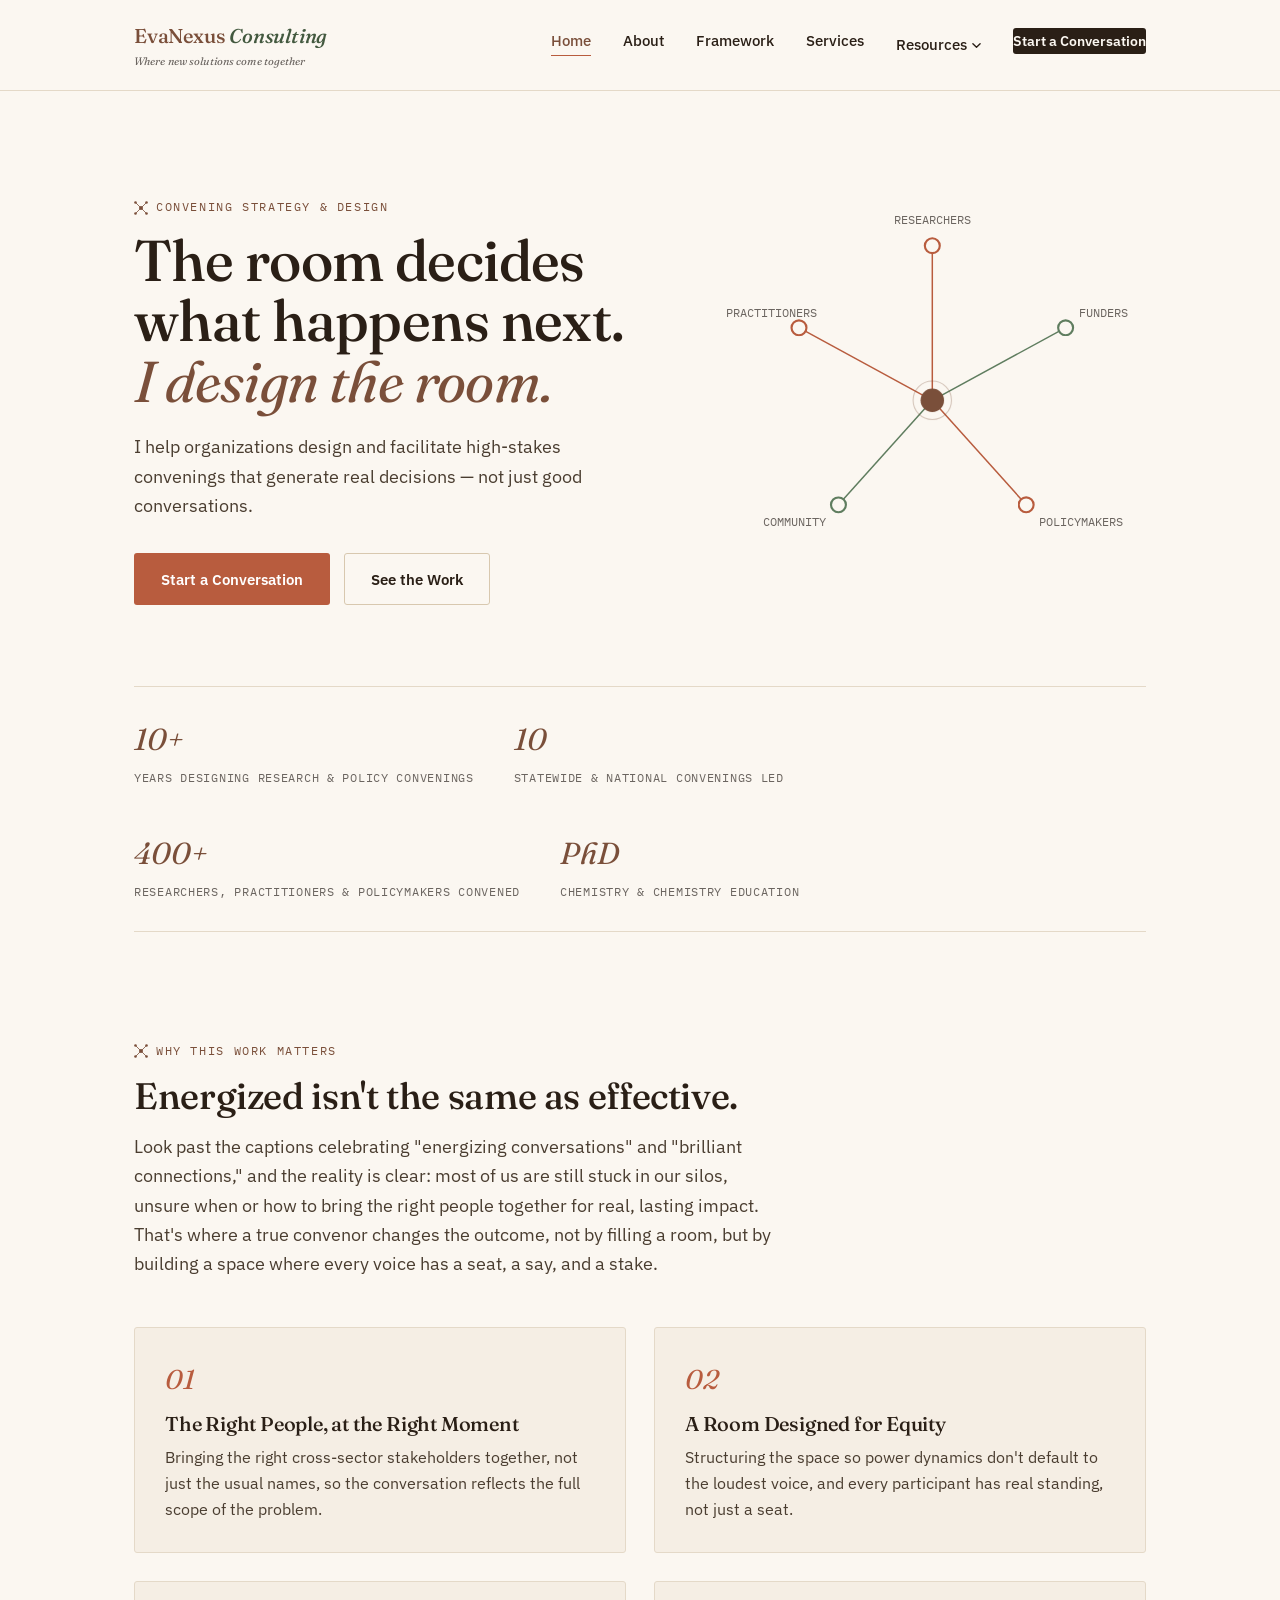
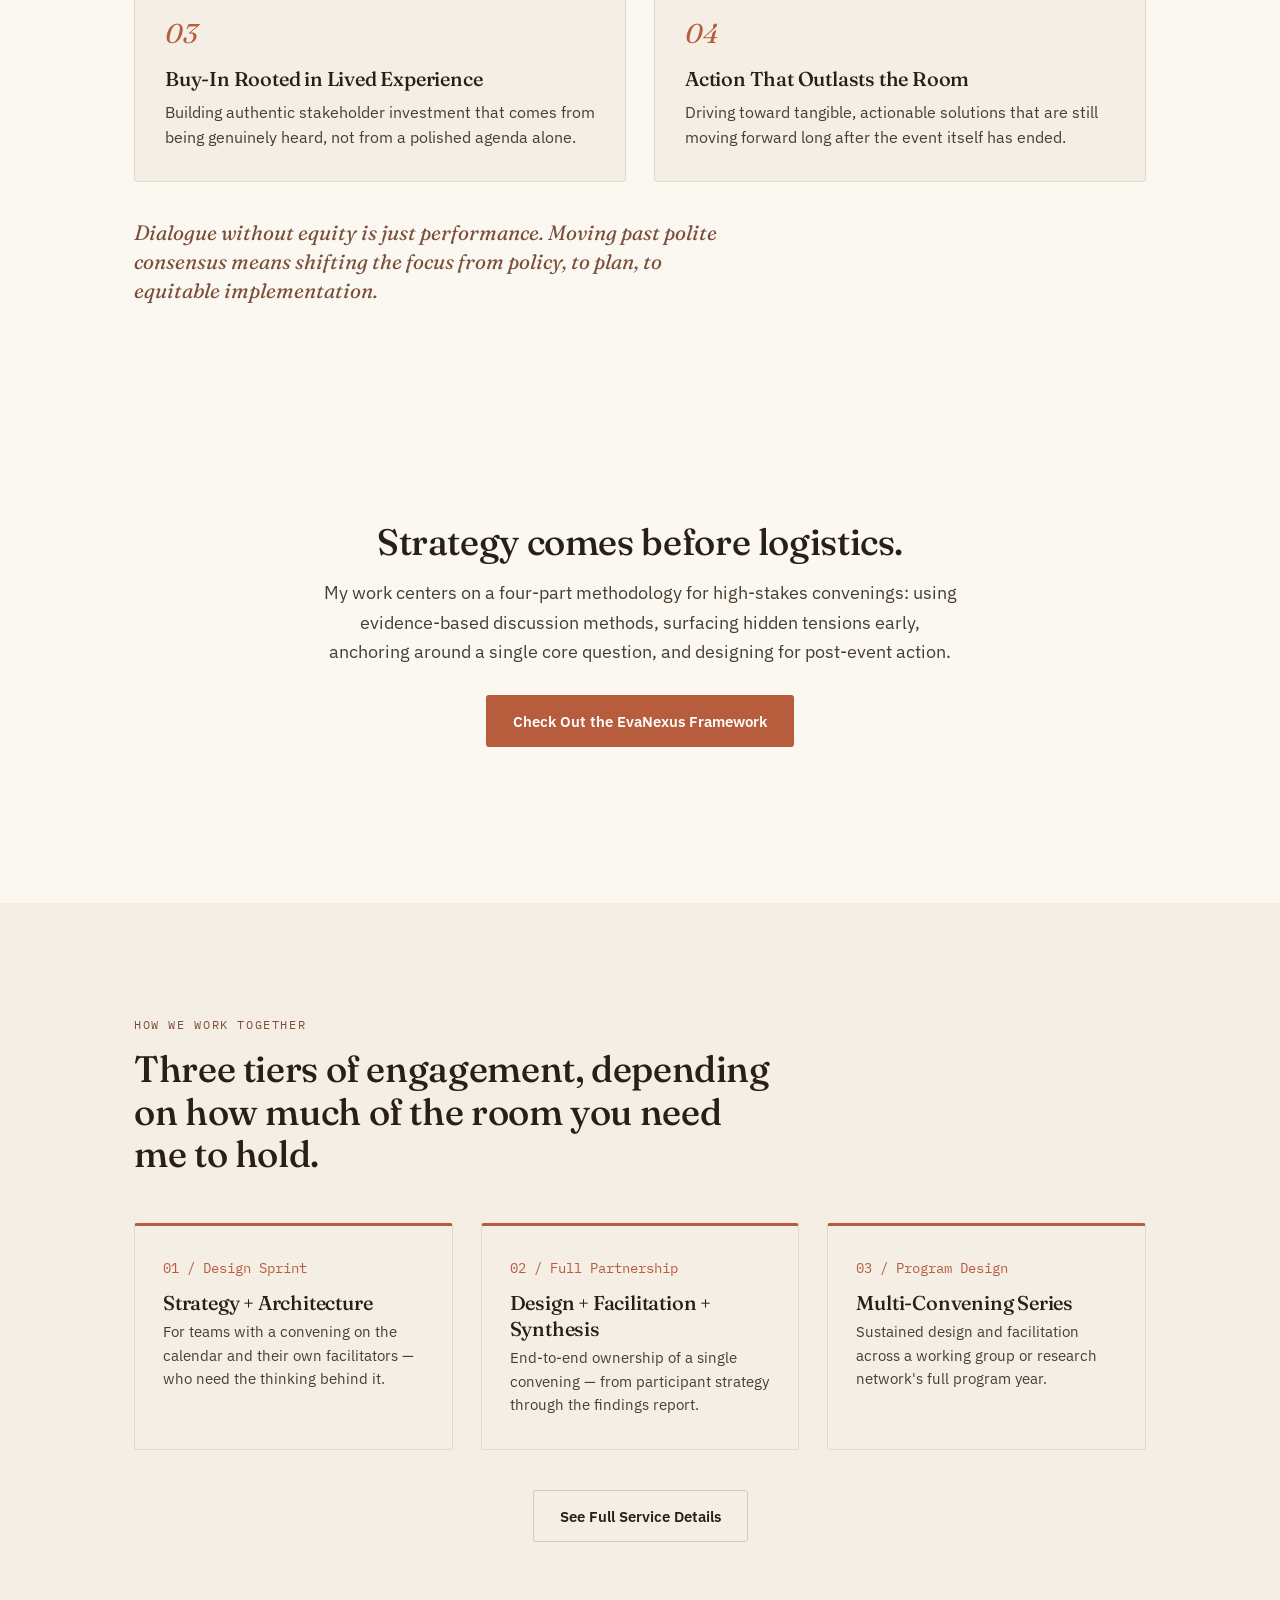
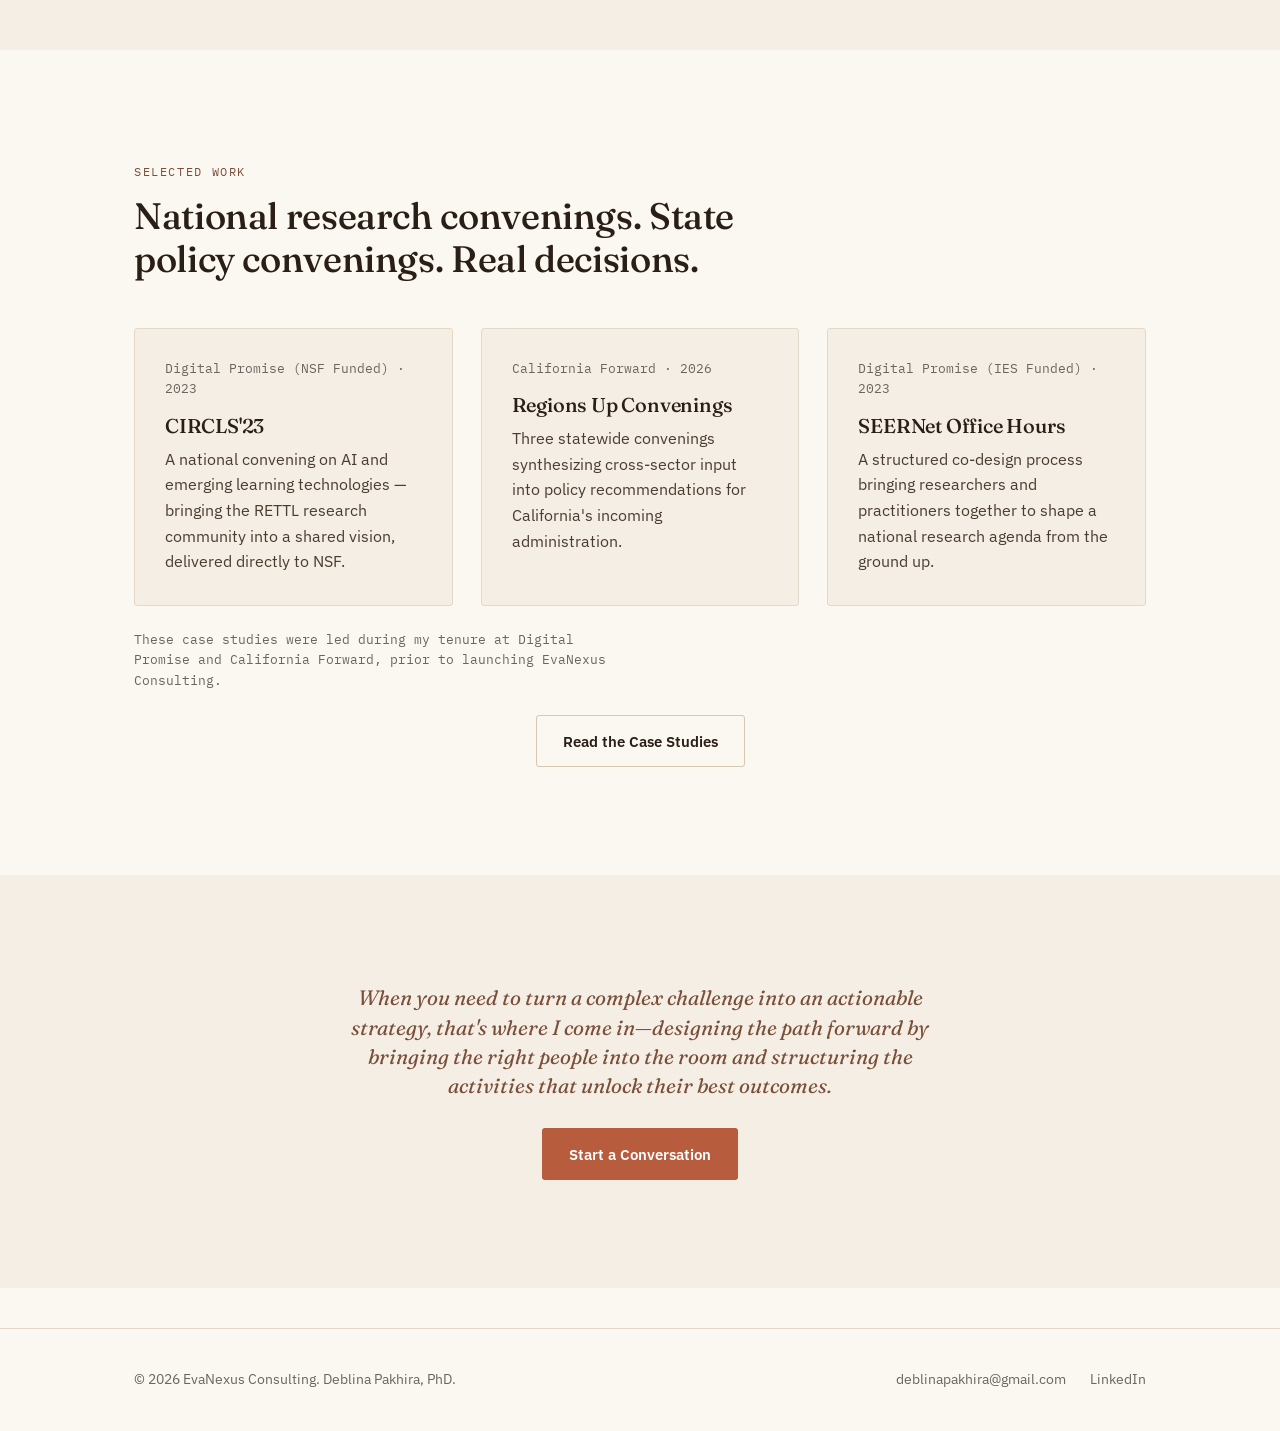
==== index.html @ fd4c671f "Update index.html" ====
<!DOCTYPE html>
<html lang="en">
<head>
<meta charset="UTF-8">
<meta name="viewport" content="width=device-width, initial-scale=1.0">
<title>EvaNexus Consulting — Convening Strategy & Design</title>
<meta name="description" content="Deblina Pakhira, PhD helps foundations, research organizations, health and education institutions design and facilitate high-stakes convenings that generate real decisions.">
<link rel="stylesheet" href="styles.css">
</head>
<body>

<header class="site-header">
  <nav class="nav">
<div class="wordmark-group">
  <a href="index.html" class="wordmark">EvaNexus <span>Consulting</span></a>
  <span class="wordmark-subtext">Where new solutions come together</span>
</div>  
    <button class="nav-toggle" aria-label="Toggle menu"><span></span><span></span><span></span></button>
    <ul class="nav-links">
      <li><a href="index.html">Home</a></li>
      <li><a href="about.html">About</a></li>
      <li><a href="framework.html">Framework</a></li>
      <li><a href="services.html">Services</a></li>
      <li class="has-dropdown">
        <a href="#" class="dropdown-trigger">Resources <svg class="dropdown-chevron" viewBox="0 0 10 6" fill="none"><path d="M1 1L5 5L9 1" stroke="currentColor" stroke-width="1.5" stroke-linecap="round" stroke-linejoin="round"/></svg></a>
        <ul class="dropdown-menu">
          <li><a href="case-studies.html">Case Studies</a></li>
          <li><a href="blog.html">Blog</a></li>
        </ul>
      </li>
      <li><a href="contact.html" class="nav-cta">Start a Conversation</a></li>
    </ul>
  </nav>
</header>

<main>

  <!-- HERO -->
  <section class="hero">
    <div class="wrap hero-grid">
      <div>
        <p class="eyebrow"><svg class="nexus-glyph" viewBox="0 0 14 14"><circle cx="7" cy="7" r="2" fill="currentColor"/><circle cx="1.5" cy="1.5" r="1.3" fill="currentColor"/><circle cx="12.5" cy="1.5" r="1.3" fill="currentColor"/><circle cx="1.5" cy="12.5" r="1.3" fill="currentColor"/><circle cx="12.5" cy="12.5" r="1.3" fill="currentColor"/><line x1="7" y1="7" x2="1.5" y2="1.5" stroke="currentColor" stroke-width="0.8"/><line x1="7" y1="7" x2="12.5" y2="1.5" stroke="currentColor" stroke-width="0.8"/><line x1="7" y1="7" x2="1.5" y2="12.5" stroke="currentColor" stroke-width="0.8"/><line x1="7" y1="7" x2="12.5" y2="12.5" stroke="currentColor" stroke-width="0.8"/></svg> Convening Strategy &amp; Design</p>
        <h1>The room decides<br>what happens next.<br><em class="accent">I design the room.</em></h1>
        <p class="lede">I help organizations design and facilitate high-stakes convenings that generate real decisions — not just good conversations.</p>
        <div class="hero-cta-row">
          <a href="contact.html" class="btn btn-primary">Start a Conversation</a>
          <a href="case-studies.html" class="btn btn-ghost">See the Work</a>
        </div>
      </div>

      <div class="hero-diagram" aria-hidden="true">
        <svg viewBox="0 0 400 400" width="100%" height="100%">
          <!-- connecting lines -->
          <line class="nx-line" x1="200" y1="200" x2="200" y2="55" stroke="#B85C3E" stroke-width="1.4" style="animation-delay:0.1s"/>
          <line class="nx-line" x1="200" y1="200" x2="325" y2="132" stroke="#5F7D5F" stroke-width="1.4" style="animation-delay:0.25s"/>
          <line class="nx-line" x1="200" y1="200" x2="288" y2="298" stroke="#B85C3E" stroke-width="1.4" style="animation-delay:0.4s"/>
          <line class="nx-line" x1="200" y1="200" x2="112" y2="298" stroke="#5F7D5F" stroke-width="1.4" style="animation-delay:0.55s"/>
          <line class="nx-line" x1="200" y1="200" x2="75" y2="132" stroke="#B85C3E" stroke-width="1.4" style="animation-delay:0.7s"/>

          <!-- outer nodes -->
          <g class="nx-node" style="animation-delay:0.5s">
            <circle cx="200" cy="55" r="7" fill="#FBF7F1" stroke="#B85C3E" stroke-width="2"/>
            <text x="200" y="35" text-anchor="middle" font-family="IBM Plex Mono" font-size="11" fill="#6B6560">RESEARCHERS</text>
          </g>
          <g class="nx-node" style="animation-delay:0.65s">
            <circle cx="325" cy="132" r="7" fill="#FBF7F1" stroke="#5F7D5F" stroke-width="2"/>
            <text x="338" y="122" font-family="IBM Plex Mono" font-size="11" fill="#6B6560">FUNDERS</text>
          </g>
          <g class="nx-node" style="animation-delay:0.8s">
            <circle cx="288" cy="298" r="7" fill="#FBF7F1" stroke="#B85C3E" stroke-width="2"/>
            <text x="300" y="318" font-family="IBM Plex Mono" font-size="11" fill="#6B6560">POLICYMAKERS</text>
          </g>
          <g class="nx-node" style="animation-delay:0.95s">
            <circle cx="112" cy="298" r="7" fill="#FBF7F1" stroke="#5F7D5F" stroke-width="2"/>
            <text x="100" y="318" text-anchor="end" font-family="IBM Plex Mono" font-size="11" fill="#6B6560">COMMUNITY</text>
          </g>
          <g class="nx-node" style="animation-delay:1.1s">
            <circle cx="75" cy="132" r="7" fill="#FBF7F1" stroke="#B85C3E" stroke-width="2"/>
            <text x="92" y="122" text-anchor="end" font-family="IBM Plex Mono" font-size="11" fill="#6B6560">PRACTITIONERS</text>
          </g>

          <!-- center node -->
          <g class="nx-node" style="animation-delay:1.3s">
            <circle cx="200" cy="200" r="11" fill="#7A4F3A"/>
            <circle cx="200" cy="200" r="18" fill="none" stroke="#7A4F3A" stroke-width="1" opacity="0.3"/>
          </g>
        </svg>
      </div>
    </div>
  </section>

  <!-- STAT STRIP -->
  <div class="wrap">
    <div class="stat-strip">
      <div class="stat"><span class="num">10+</span><span class="label">Years designing research &amp; policy convenings</span></div>
      <div class="stat"><span class="num">10</span><span class="label">Statewide &amp; national convenings led</span></div>
      <div class="stat"><span class="num">400+</span><span class="label">Researchers, practitioners &amp; policymakers convened</span></div>
      <div class="stat"><span class="num">PhD</span><span class="label">Chemistry &amp; Chemistry Education</span></div>
    </div>
  </div>

  <!-- WHY CONVENE -->
  <section>
    <div class="wrap">
      <div class="section-head fade-up">
        <p class="eyebrow"><svg class="nexus-glyph" viewBox="0 0 14 14"><circle cx="7" cy="7" r="2" fill="currentColor"/><circle cx="1.5" cy="1.5" r="1.3" fill="currentColor"/><circle cx="12.5" cy="1.5" r="1.3" fill="currentColor"/><circle cx="1.5" cy="12.5" r="1.3" fill="currentColor"/><circle cx="12.5" cy="12.5" r="1.3" fill="currentColor"/><line x1="7" y1="7" x2="1.5" y2="1.5" stroke="currentColor" stroke-width="0.8"/><line x1="7" y1="7" x2="12.5" y2="1.5" stroke="currentColor" stroke-width="0.8"/><line x1="7" y1="7" x2="1.5" y2="12.5" stroke="currentColor" stroke-width="0.8"/><line x1="7" y1="7" x2="12.5" y2="12.5" stroke="currentColor" stroke-width="0.8"/></svg> Why This Work Matters</p>
        <h2>Energized isn't the same as effective.</h2>
        <p class="lede">Look past the captions celebrating "energizing conversations" and "brilliant connections," and the reality is clear: most of us are still stuck in our silos, unsure when or how to bring the right people together for real, lasting impact. That's where a true convenor changes the outcome, not by filling a room, but by building a space where every voice has a seat, a say, and a stake.</p>
      </div>

      <div class="grid-2" style="gap:28px;">
        <div class="card fade-up">
          <p class="mono-stat" style="margin-bottom:10px; font-family:var(--font-display); font-style:italic; font-size:1.7rem; color:var(--terracotta);">01</p>
          <h3>The Right People, at the Right Moment</h3>
          <p>Bringing the right cross-sector stakeholders together, not just the usual names, so the conversation reflects the full scope of the problem.</p>
        </div>
        <div class="card fade-up">
          <p class="mono-stat" style="margin-bottom:10px; font-family:var(--font-display); font-style:italic; font-size:1.7rem; color:var(--terracotta);">02</p>
          <h3>A Room Designed for Equity</h3>
          <p>Structuring the space so power dynamics don't default to the loudest voice, and every participant has real standing, not just a seat.</p>
        </div>
        <div class="card fade-up">
          <p class="mono-stat" style="margin-bottom:10px; font-family:var(--font-display); font-style:italic; font-size:1.7rem; color:var(--terracotta);">03</p>
          <h3>Buy-In Rooted in Lived Experience</h3>
          <p>Building authentic stakeholder investment that comes from being genuinely heard, not from a polished agenda alone.</p>
        </div>
        <div class="card fade-up">
          <p class="mono-stat" style="margin-bottom:10px; font-family:var(--font-display); font-style:italic; font-size:1.7rem; color:var(--terracotta);">04</p>
          <h3>Action That Outlasts the Room</h3>
          <p>Driving toward tangible, actionable solutions that are still moving forward long after the event itself has ended.</p>
        </div>
      </div>

      <p class="closer-line fade-up" style="margin-top:36px;">Dialogue without equity is just performance. Moving past polite consensus means shifting the focus from policy, to plan, to equitable implementation.</p>
    </div>
  </section>

  <!-- FRAMEWORK CALLOUT -->
  
  <section>
    <div class="wrap center">
      <div class="section-head center fade-up" style="margin-left:auto; margin-right:auto;">
        <h2>Strategy comes before logistics.</h2>
        <p class="lede" style="margin:0 auto 28px;">My work centers on a four-part methodology for high-stakes convenings: using evidence-based discussion methods, surfacing hidden tensions early, anchoring around a single core question, and designing for post-event action.</p>
        <a href="framework.html" class="btn btn-primary">Check Out the EvaNexus Framework</a>
      </div>
    </div>
  </section>

  <!-- SERVICES TEASER -->
  <section class="section-card">
    <div class="wrap">
      <div class="section-head fade-up">
        <p class="eyebrow">How We Work Together</p>
        <h2>Three tiers of engagement, depending on how much of the room you need me to hold.</h2>
      </div>
      <div class="grid-3">
        <div class="tier-card fade-up">
          <div class="tier-num">01 / Design Sprint</div>
          <h3>Strategy + Architecture</h3>
          <p class="tier-desc">For teams with a convening on the calendar and their own facilitators — who need the thinking behind it.</p>
        </div>
        <div class="tier-card fade-up">
          <div class="tier-num">02 / Full Partnership</div>
          <h3>Design + Facilitation + Synthesis</h3>
          <p class="tier-desc">End-to-end ownership of a single convening — from participant strategy through the findings report.</p>
        </div>
        <div class="tier-card fade-up">
          <div class="tier-num">03 / Program Design</div>
          <h3>Multi-Convening Series</h3>
          <p class="tier-desc">Sustained design and facilitation across a working group or research network's full program year.</p>
        </div>
      </div>
      <div class="center" style="margin-top:40px;">
        <a href="services.html" class="btn btn-ghost">See Full Service Details</a>
      </div>
    </div>
  </section>

  <!-- CASE STUDY TEASER -->
  <section>
    <div class="wrap">
      <div class="section-head fade-up">
        <p class="eyebrow">Selected Work</p>
        <h2>National research convenings. State policy convenings. Real decisions.</h2>
      </div>

      <div class="grid-3">
        <div class="card fade-up">
          <p class="mono-stat">Digital Promise (NSF Funded) &middot; 2023</p>
          <h3>CIRCLS'23</h3>
          <p>A national convening on AI and emerging learning technologies — bringing the RETTL research community into a shared vision, delivered directly to NSF.</p>
        </div>
        <div class="card fade-up">
          <p class="mono-stat">California Forward &middot; 2026</p>
          <h3>Regions Up Convenings</h3>
          <p>Three statewide convenings synthesizing cross-sector input into policy recommendations for California's incoming administration.</p>
        </div>
        <div class="card fade-up">
          <p class="mono-stat">Digital Promise (IES Funded) &middot; 2023</p>
          <h3>SEERNet Office Hours</h3>
          <p>A structured co-design process bringing researchers and practitioners together to shape a national research agenda from the ground up.</p>
        </div>
      </div>
      <p class="mono-stat" style="margin-top:24px; max-width:62ch;">These case studies were led during my tenure at Digital Promise and California Forward, prior to launching EvaNexus Consulting.</p>
      <div class="center" style="margin-top:24px;">
        <a href="case-studies.html" class="btn btn-ghost">Read the Case Studies</a>
      </div>
    </div>
  </section>

  <!-- CLOSING CTA -->
  <section class="section-card">
    <div class="wrap center">
      <p class="closer-line" style="margin:0 auto 28px;">When you need to turn a complex challenge into an actionable strategy, that's where I come in—designing the path forward by bringing the right people into the room and structuring the activities that unlock their best outcomes.</p>
      <a href="contact.html" class="btn btn-primary">Start a Conversation</a>
    </div>
  </section>

</main>

<footer class="site-footer">
  <div class="wrap footer-grid">
    <span>&copy; 2026 EvaNexus Consulting. Deblina Pakhira, PhD.</span>
    <ul class="footer-links">
      <li><a href="mailto:deblinapakhira@gmail.com">deblinapakhira@gmail.com</a></li>
      <li><a href="https://linkedin.com/in/deblinapakhira" target="_blank" rel="noopener">LinkedIn</a></li>
    </ul>
  </div>
</footer>

<script src="script.js"></script>
</body>
</html>
---- styles.css ----
/* ==========================================================================
   EvaNexus Consulting — Design System
   Palette extends the studio's existing print collateral.
   ========================================================================== */

@import url('https://fonts.googleapis.com/css2?family=Fraunces:ital,opsz,wght@0,9..144,300;0,9..144,400;0,9..144,500;0,9..144,600;1,9..144,400;1,9..144,500&family=IBM+Plex+Sans:wght@400;500;600&family=IBM+Plex+Mono:wght@400;500&display=swap');

:root {
  /* Color */
  --ink:            #2A1F16;
  --ink-soft:       #4A3D30;
  --paper:          #FBF7F1;
  --card:           #F5EEE4;
  --card-deep:      #EFE4D4;
  --terracotta:     #B85C3E;
  --terracotta-deep:#7A4F3A;
  --sage:           #5F7D5F;
  --sage-deep:      #43593F;
  --warm-gray:      #6B6560;
  --line:           #E4D9C8;
  --line-strong:    #D8C8AF;

  /* Type */
  --font-display: 'Fraunces', Georgia, serif;
  --font-body: 'IBM Plex Sans', -apple-system, sans-serif;
  --font-mono: 'IBM Plex Mono', ui-monospace, monospace;

  /* Layout */
  --max-w: 1140px;
  --gutter: clamp(24px, 5vw, 64px);
  --radius: 3px;
}

* { box-sizing: border-box; }

html { scroll-behavior: smooth; }

body {
  margin: 0;
  background: var(--paper);
  color: var(--ink);
  font-family: var(--font-body);
  font-size: 16px;
  line-height: 1.6;
  -webkit-font-smoothing: antialiased;
}

img, svg { max-width: 100%; display: block; }

a {
  color: inherit;
  text-decoration: none;
}

.wrap {
  max-width: var(--max-w);
  margin: 0 auto;
  padding-left: var(--gutter);
  padding-right: var(--gutter);
}

/* ---------- Typography ---------- */

h1, h2, h3, h4 {
  font-family: var(--font-display);
  font-weight: 500;
  color: var(--ink);
  margin: 0 0 0.4em;
  letter-spacing: -0.01em;
}

h1 { font-size: clamp(2.4rem, 5vw, 3.6rem); line-height: 1.05; font-weight: 500; }
h2 { font-size: clamp(1.7rem, 3vw, 2.3rem); line-height: 1.15; }
h3 { font-size: 1.25rem; line-height: 1.3; }
h4 { font-size: 1rem; font-family: var(--font-body); font-weight: 600; }

p { margin: 0 0 1em; color: var(--ink-soft); }
p:last-child { margin-bottom: 0; }

.lede {
  font-size: 1.15rem;
  color: var(--ink-soft);
  max-width: 62ch;
}

.eyebrow {
  font-family: var(--font-mono);
  font-size: 0.72rem;
  letter-spacing: 0.14em;
  text-transform: uppercase;
  color: var(--terracotta-deep);
  display: inline-flex;
  align-items: center;
  gap: 8px;
  margin-bottom: 14px;
}

em.accent {
  font-family: var(--font-display);
  font-style: italic;
  font-weight: 400;
  color: var(--terracotta-deep);
}

.mono-stat {
  font-family: var(--font-mono);
  font-size: 0.8rem;
  color: var(--warm-gray);
}

/* ---------- Nexus glyph (signature mark, reused as section divider) ---------- */

.nexus-glyph {
  width: 14px;
  height: 14px;
  flex-shrink: 0;
}

/* ---------- Nav ---------- */

.site-header {
  position: sticky;
  top: 0;
  z-index: 50;
  background: rgba(251, 247, 241, 0.92);
  backdrop-filter: blur(6px);
  border-bottom: 1px solid var(--line);
}

.nav {
  display: flex;
  align-items: center;
  justify-content: space-between;
  padding: 20px var(--gutter);
  max-width: var(--max-w);
  margin: 0 auto;
}

.wordmark {
  font-family: var(--font-display);
  font-weight: 500;
  font-size: 1.25rem;
  color: var(--terracotta-deep);
  letter-spacing: -0.01em;
}

.wordmark span {
  font-style: italic;
  color: var(--sage-deep);
}

.wordmark-group {
  display: flex;
  flex-direction: column;
  gap: 1px;
}

.wordmark-subtext {
  font-family: var(--font-display);
  font-style: italic;
  font-size: 0.68rem;
  color: var(--warm-gray);
  letter-spacing: 0.01em;
}

.nav-links {
  display: flex;
  gap: 32px;
  list-style: none;
  margin: 0;
  padding: 0;
  font-size: 0.92rem;
  font-weight: 500;
}

.nav-links a {
  position: relative;
  padding: 4px 0;
  transition: color 0.2s ease;
}

.nav-links a::after {
  content: '';
  position: absolute;
  left: 0; right: 0; bottom: -2px;
  height: 1.5px;
  background: var(--terracotta);
  transform: scaleX(0);
  transform-origin: left;
  transition: transform 0.25s ease;
}

.nav-links a:hover::after,
.nav-links a.active::after {
  transform: scaleX(1);
}

.nav-links a.active { color: var(--terracotta-deep); }

/* ---------- Nav dropdown ---------- */

.has-dropdown {
  position: relative;
}

.dropdown-trigger {
  display: inline-flex;
  align-items: center;
  gap: 5px;
  cursor: pointer;
  background: none;
  border: none;
  font: inherit;
  color: inherit;
  padding: 4px 0;
}

.dropdown-chevron {
  width: 9px;
  height: 9px;
  transition: transform 0.2s ease;
}

.has-dropdown.open .dropdown-chevron {
  transform: rotate(180deg);
}

.dropdown-menu {
  list-style: none;
  margin: 0;
  padding: 8px;
  position: absolute;
  top: calc(100% + 14px);
  left: 50%;
  transform: translateX(-50%);
  background: var(--paper);
  border: 1px solid var(--line);
  border-radius: var(--radius);
  box-shadow: 0 8px 24px rgba(42, 31, 22, 0.1);
  min-width: 160px;
  opacity: 0;
  pointer-events: none;
  transition: opacity 0.18s ease, transform 0.18s ease;
}

.has-dropdown:hover .dropdown-menu,
.has-dropdown.open .dropdown-menu {
  opacity: 1;
  pointer-events: auto;
}

.dropdown-menu li { width: 100%; }

.dropdown-menu a {
  display: block;
  padding: 9px 14px;
  border-radius: var(--radius);
  font-weight: 500;
  white-space: nowrap;
}

.dropdown-menu a:hover {
  background: var(--card);
  color: var(--terracotta-deep);
}

.dropdown-menu a::after { display: none; }

.nav-cta {
  background: var(--ink);
  color: var(--paper) !important;
  padding: 9px 18px;
  border-radius: var(--radius);
  font-size: 0.88rem;
  font-weight: 600;
}

.nav-cta::after { display: none; }
.nav-cta:hover { background: var(--terracotta-deep); }

.nav-toggle {
  display: none;
  background: none;
  border: none;
  cursor: pointer;
  padding: 8px;
}
.nav-toggle span {
  display: block;
  width: 22px;
  height: 2px;
  background: var(--ink);
  margin: 5px 0;
  transition: 0.25s;
}

/* ---------- Buttons ---------- */

.btn {
  display: inline-flex;
  align-items: center;
  gap: 8px;
  padding: 13px 26px;
  border-radius: var(--radius);
  font-weight: 600;
  font-size: 0.95rem;
  transition: all 0.2s ease;
  border: 1px solid transparent;
  cursor: pointer;
}

.btn-primary {
  background: var(--terracotta);
  color: #fff;
}
.btn-primary:hover { background: var(--terracotta-deep); }

.btn-ghost {
  background: transparent;
  border-color: var(--line-strong);
  color: var(--ink);
}
.btn-ghost:hover { border-color: var(--terracotta); color: var(--terracotta-deep); }

/* ---------- Sections ---------- */

section { padding: clamp(56px, 9vw, 108px) 0; }
.section-card { background: var(--card); }

.section-head {
  max-width: 640px;
  margin-bottom: 48px;
}
.section-head.center { margin-left: auto; margin-right: auto; text-align: center; }

hr.rule {
  border: none;
  border-top: 1px solid var(--line);
  margin: 0;
}

/* ---------- Hero ---------- */

.hero {
  padding: clamp(56px, 8vw, 96px) 0 clamp(40px, 6vw, 72px);
}

.hero-grid {
  display: grid;
  grid-template-columns: 1.1fr 0.9fr;
  gap: clamp(32px, 5vw, 64px);
  align-items: center;
}

.hero h1 { margin-bottom: 20px; }

.hero-cta-row {
  display: flex;
  gap: 14px;
  margin-top: 32px;
  flex-wrap: wrap;
}

.hero-diagram {
  aspect-ratio: 1 / 1;
  width: 100%;
}

/* ---------- Cards ---------- */

.grid-3 {
  display: grid;
  grid-template-columns: repeat(3, 1fr);
  gap: 28px;
}
.grid-2 {
  display: grid;
  grid-template-columns: repeat(2, 1fr);
  gap: 28px;
}

.card {
  background: var(--card);
  border: 1px solid var(--line);
  border-radius: var(--radius);
  padding: 30px;
}

.pillar-card .nexus-glyph { margin-bottom: 18px; }

/* ---------- Tier cards (services) ---------- */

.tier-card {
  background: var(--card);
  border: 1px solid var(--line);
  border-top: 3px solid var(--terracotta);
  border-radius: var(--radius);
  padding: 32px 28px;
  display: flex;
  flex-direction: column;
}

.tier-num {
  font-family: var(--font-mono);
  font-size: 0.85rem;
  color: var(--terracotta);
  margin-bottom: 10px;
}

.tier-card h3 { margin-bottom: 4px; }

.tier-sub {
  font-family: var(--font-display);
  font-style: italic;
  color: var(--terracotta-deep);
  font-size: 0.95rem;
  margin-bottom: 14px;
}

.tier-desc {
  font-size: 0.92rem;
  margin-bottom: 18px;
}

.tier-list {
  list-style: none;
  padding: 0;
  margin: 0 0 22px;
  font-size: 0.9rem;
  flex-grow: 1;
}
.tier-list li {
  position: relative;
  padding-left: 18px;
  margin-bottom: 10px;
  color: var(--ink-soft);
}
.tier-list li::before {
  content: '';
  position: absolute;
  left: 0; top: 0.55em;
  width: 5px; height: 5px;
  border-radius: 50%;
  background: var(--terracotta);
}

.tier-investment {
  font-family: var(--font-mono);
  font-weight: 500;
  color: var(--sage-deep);
  font-size: 0.85rem;
  border-top: 1px solid var(--line);
  padding-top: 16px;
  margin-top: auto;
}

/* ---------- Case studies ---------- */

.cs-card {
  border: 1px solid var(--line);
  border-radius: var(--radius);
  background: var(--paper);
  overflow: hidden;
  margin-bottom: 28px;
}

.cs-head {
  background: var(--card-deep);
  padding: 26px 32px;
  display: flex;
  justify-content: space-between;
  align-items: baseline;
  flex-wrap: wrap;
  gap: 10px;
  border-bottom: 1px solid var(--line);
}

.cs-head h3 { margin-bottom: 2px; }

.cs-meta {
  font-family: var(--font-mono);
  font-size: 0.78rem;
  color: var(--warm-gray);
}

.cs-body { padding: 30px 32px; }

.cs-grid {
  display: grid;
  grid-template-columns: repeat(4, 1fr);
  gap: 24px;
  margin-top: 6px;
}

.cs-block h4 {
  font-family: var(--font-mono);
  font-size: 0.7rem;
  letter-spacing: 0.1em;
  text-transform: uppercase;
  color: var(--terracotta-deep);
  margin-bottom: 8px;
}

.cs-block p { font-size: 0.9rem; }

/* ---------- Stat strip ---------- */

.stat-strip {
  display: flex;
  flex-wrap: wrap;
  gap: 40px;
  padding: 28px 0;
  border-top: 1px solid var(--line);
  border-bottom: 1px solid var(--line);
}
.stat {
  font-family: var(--font-mono);
}
.stat .num {
  font-family: var(--font-display);
  font-size: 1.9rem;
  color: var(--terracotta-deep);
  display: block;
  font-style: italic;
}
.stat .label {
  font-size: 0.75rem;
  color: var(--warm-gray);
  text-transform: uppercase;
  letter-spacing: 0.06em;
}

/* ---------- Quote / closer ---------- */

.closer-line {
  font-family: var(--font-display);
  font-style: italic;
  font-size: 1.3rem;
  color: var(--terracotta-deep);
  max-width: 46ch;
  line-height: 1.4;
}

/* ---------- Timeline (about page) ---------- */

.creds-list {
  list-style: none;
  margin: 0;
  padding: 0;
}
.creds-list li {
  display: flex;
  gap: 16px;
  padding: 18px 0;
  border-bottom: 1px solid var(--line);
}
.creds-list li:last-child { border-bottom: none; }
.creds-label {
  font-family: var(--font-mono);
  font-size: 0.72rem;
  color: var(--warm-gray);
  min-width: 120px;
  padding-top: 3px;
  flex-shrink: 0;
}

/* ---------- Headshot ---------- */

.headshot-frame {
  position: relative;
  aspect-ratio: 1 / 1;
  border-radius: var(--radius);
  overflow: hidden;
  border: 1px solid var(--line-strong);
  box-shadow: 8px 8px 0 var(--card-deep);
  max-width: 340px;
  margin: 0 auto;
}
.headshot-frame img {
  width: 100%;
  height: 100%;
  object-fit: cover;
  filter: sepia(8%) saturate(92%);
}
.headshot-frame::after {
  content: '';
  position: absolute;
  inset: 0;
  box-shadow: inset 0 0 0 1px rgba(122, 79, 58, 0.15);
  pointer-events: none;
}
.headshot-caption {
  text-align: center;
  margin-top: 16px;
}

@media (max-width: 860px) {
  .headshot-frame { max-width: 260px; }
}

/* ---------- Contact ---------- */

.contact-grid {
  display: grid;
  grid-template-columns: 1fr 1fr;
  gap: 56px;
  align-items: start;
}

.contact-item {
  display: flex;
  align-items: center;
  gap: 14px;
  padding: 16px 0;
  border-bottom: 1px solid var(--line);
  font-size: 0.98rem;
}
.contact-item:first-child { padding-top: 0; }

.contact-item a:hover { color: var(--terracotta-deep); }

/* ---------- Footer ---------- */

.site-footer {
  border-top: 1px solid var(--line);
  padding: 40px 0;
  margin-top: 40px;
}
.footer-grid {
  display: flex;
  justify-content: space-between;
  align-items: center;
  flex-wrap: wrap;
  gap: 16px;
  font-size: 0.85rem;
  color: var(--warm-gray);
}
.footer-links {
  display: flex;
  gap: 24px;
  list-style: none;
  padding: 0;
  margin: 0;
}

/* ---------- Utility ---------- */

.mt-0 { margin-top: 0; }
.center { text-align: center; }

/* ---------- Motion ---------- */

.nx-line {
  stroke-dasharray: 140;
  stroke-dashoffset: 140;
  animation: draw 1.1s ease forwards;
}
.nx-node {
  opacity: 0;
  animation: fadein 0.5s ease forwards;
}
@keyframes draw { to { stroke-dashoffset: 0; } }
@keyframes fadein { to { opacity: 1; } }

@media (prefers-reduced-motion: reduce) {
  html { scroll-behavior: auto; }
  .nx-line { animation: none; stroke-dashoffset: 0; }
  .nx-node { animation: none; opacity: 1; }
}

.fade-up {
  opacity: 0;
  transform: translateY(14px);
  transition: opacity 0.5s ease, transform 0.5s ease;
}
.fade-up.in-view {
  opacity: 1;
  transform: translateY(0);
}
@media (prefers-reduced-motion: reduce) {
  .fade-up { opacity: 1; transform: none; transition: none; }
}

/* ---------- Responsive ---------- */

@media (max-width: 860px) {
  .hero-grid { grid-template-columns: 1fr; }
  .hero-diagram { max-width: 340px; margin: 0 auto; }
  .grid-3 { grid-template-columns: 1fr; }
  .grid-2 { grid-template-columns: 1fr; }
  .cs-grid { grid-template-columns: 1fr 1fr; }
  .contact-grid { grid-template-columns: 1fr; gap: 32px; }

  .nav-links {
    position: fixed;
    top: 68px; left: 0; right: 0;
    background: var(--paper);
    flex-direction: column;
    gap: 0;
    padding: 8px var(--gutter) 20px;
    border-bottom: 1px solid var(--line);
    transform: translateY(-8px);
    opacity: 0;
    pointer-events: none;
    transition: 0.2s ease;
  }
  .nav-links.open {
    transform: translateY(0);
    opacity: 1;
    pointer-events: auto;
  }
  .nav-links li { width: 100%; padding: 12px 0; border-bottom: 1px solid var(--line); }
  .nav-links li:last-child { border-bottom: none; padding-top: 16px; }
  .nav-toggle { display: block; }

  .dropdown-menu {
    position: static;
    transform: none;
    box-shadow: none;
    border: none;
    background: var(--card);
    opacity: 1;
    pointer-events: auto;
    width: 100%;
    max-height: 0;
    overflow: hidden;
    padding: 0;
    margin-top: 0;
    transition: max-height 0.2s ease;
  }
  .has-dropdown.open .dropdown-menu {
    max-height: 200px;
    padding: 8px;
    margin-top: 10px;
  }
}

@media (max-width: 600px) {
  .cs-grid { grid-template-columns: 1fr; }
  .cs-head { flex-direction: column; align-items: flex-start; }
}
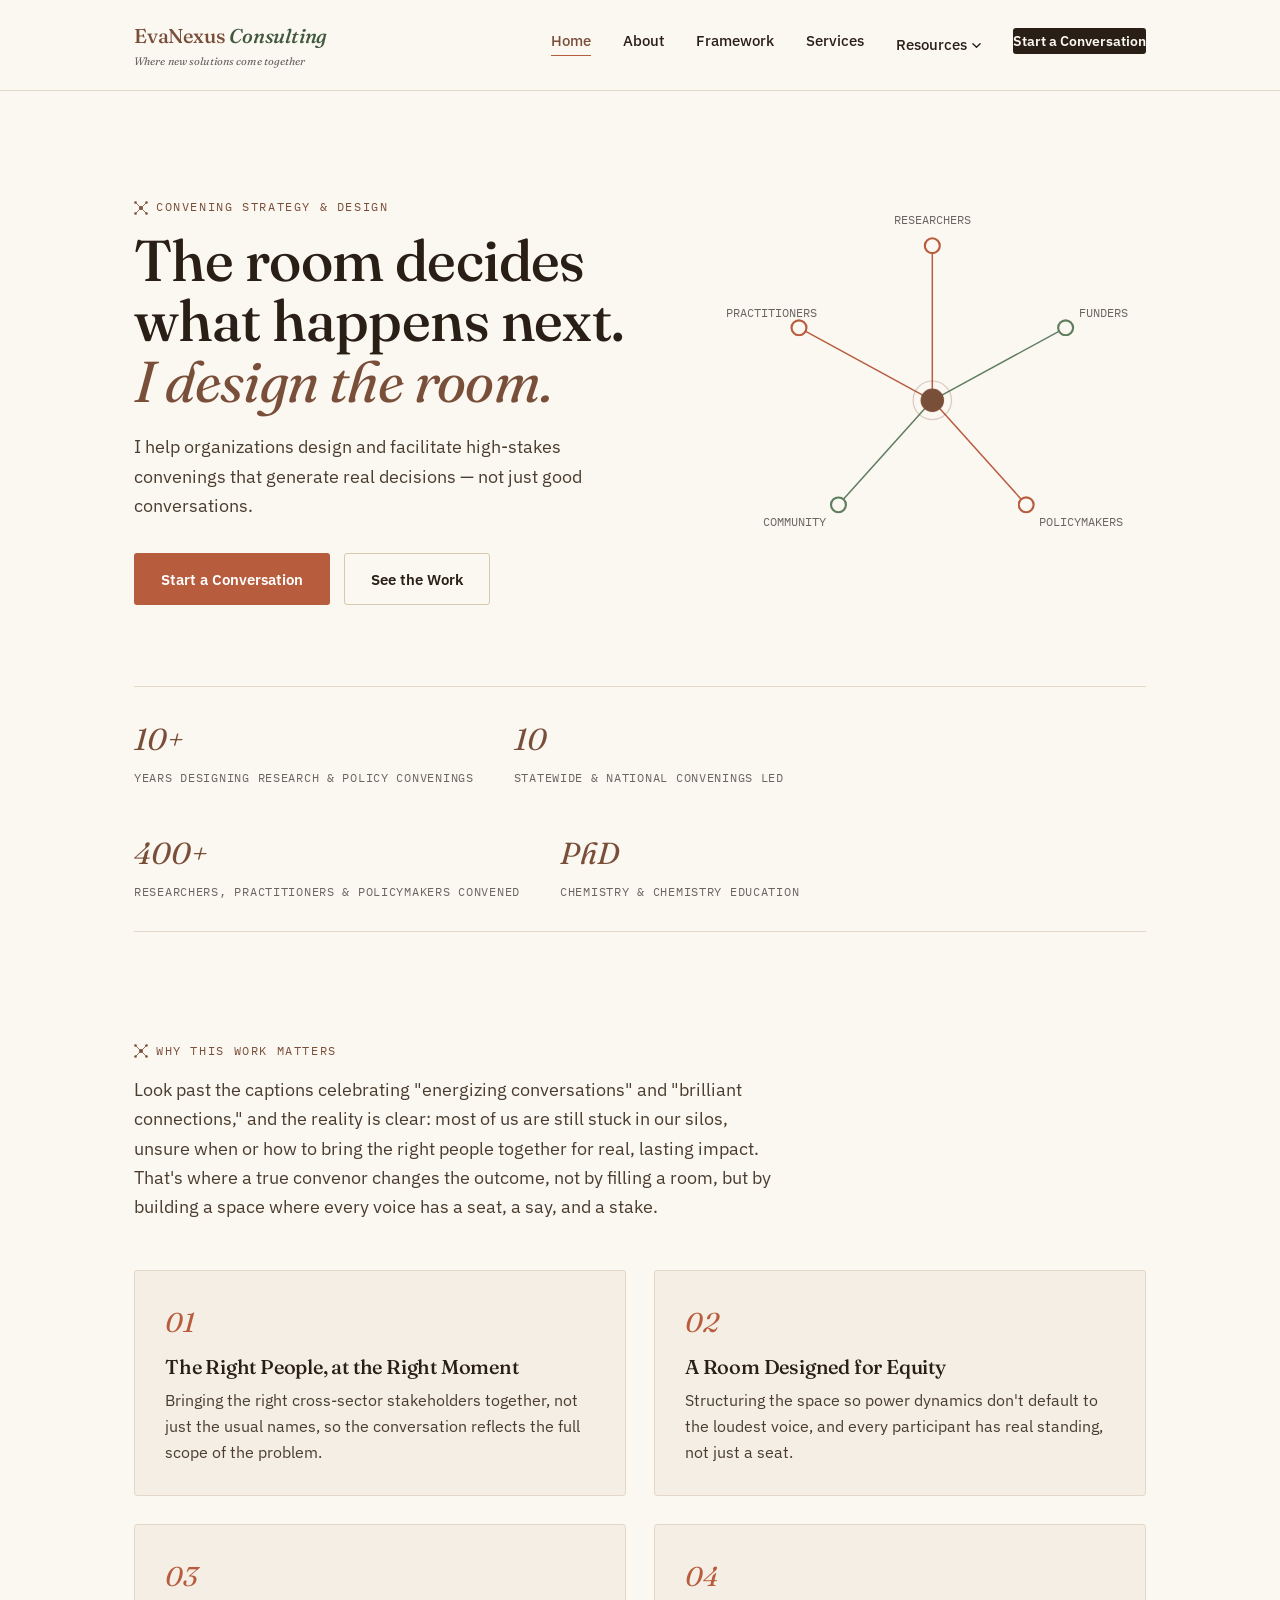
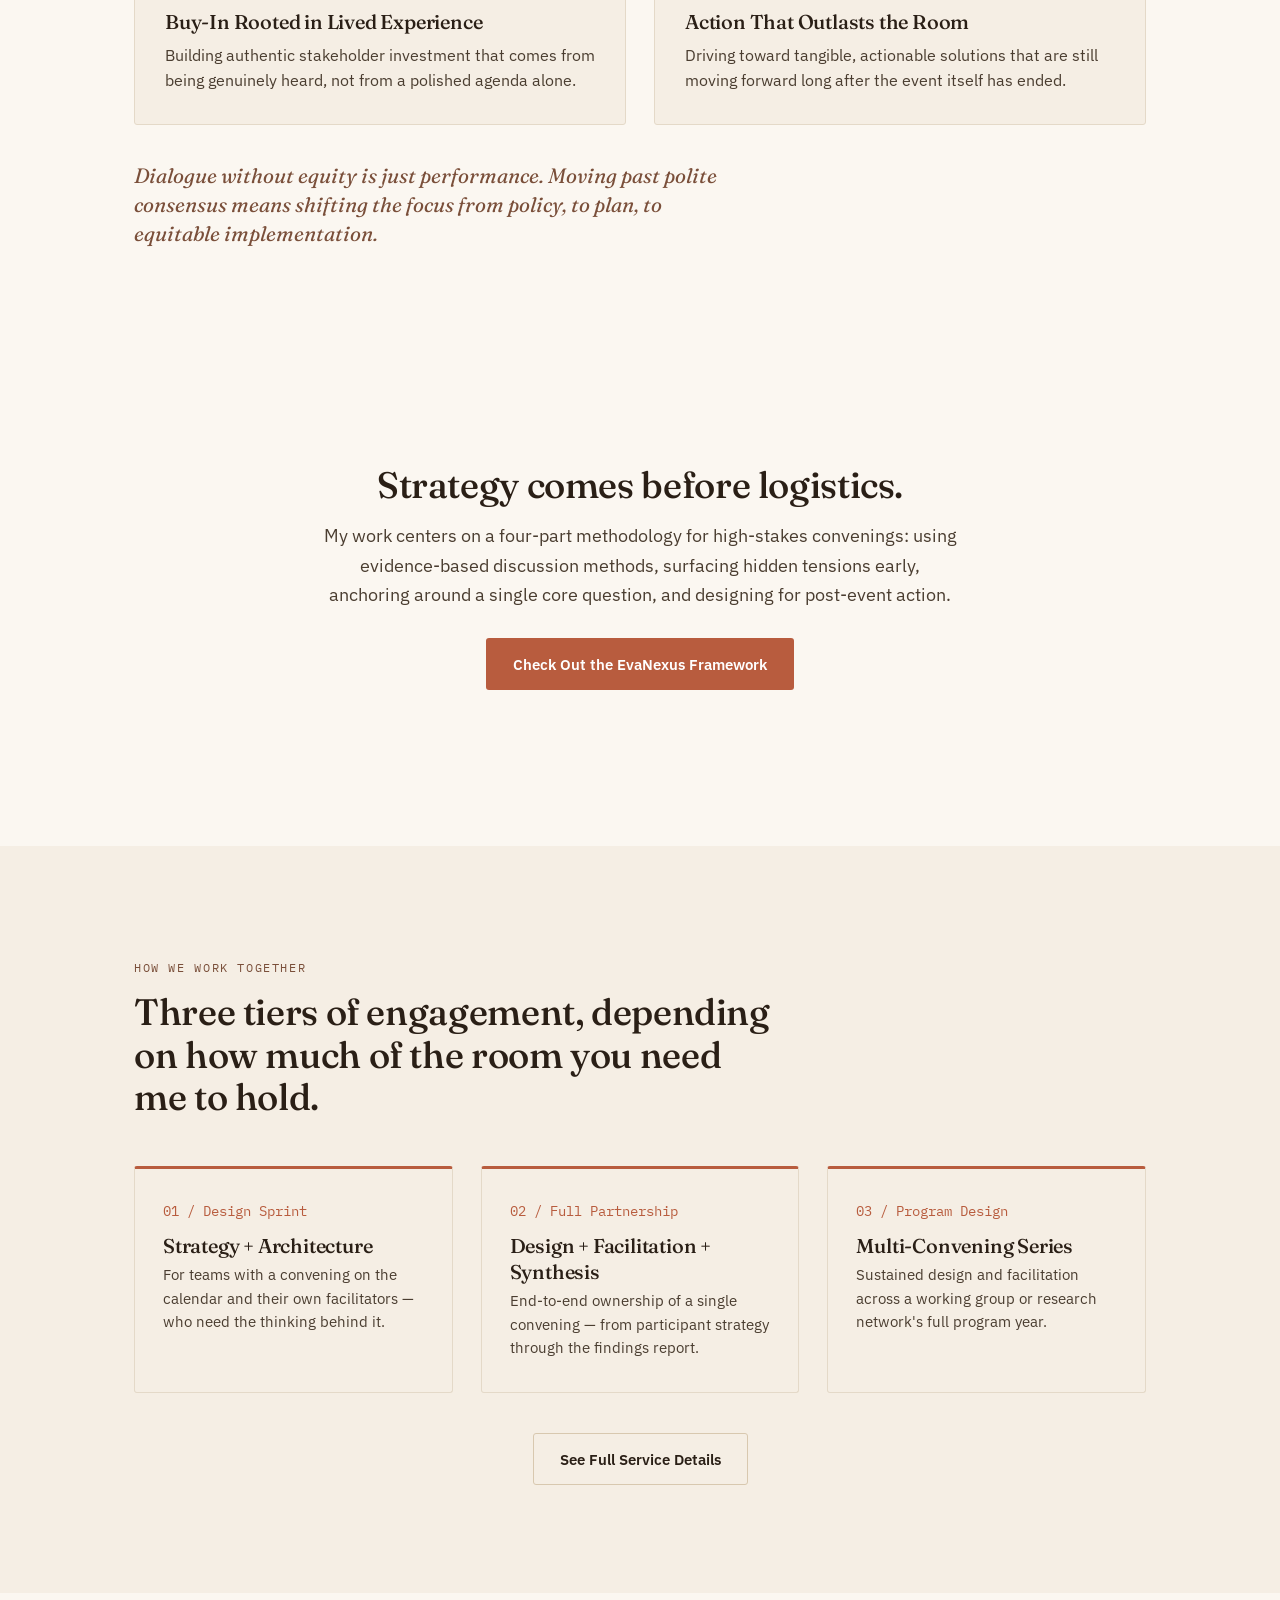
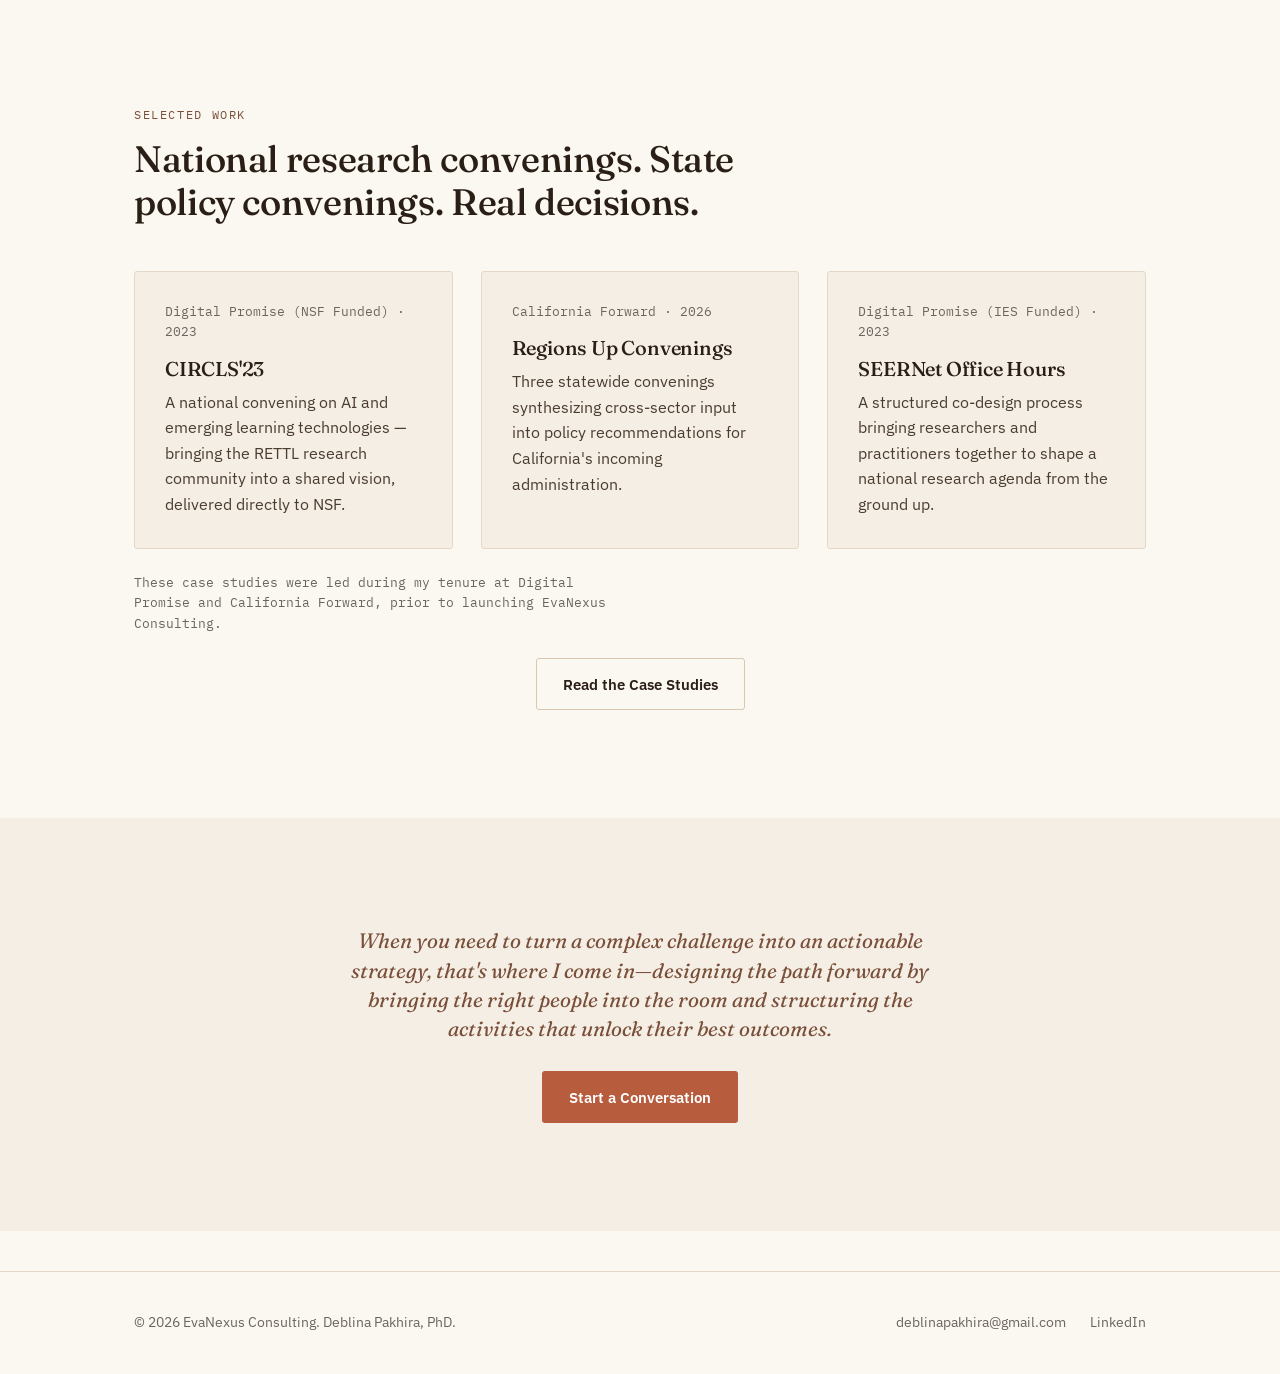
==== commit 18b7d07c: "Update index.html" ====
--- a/index.html
+++ b/index.html
@@ -104,7 +104,6 @@
     <div class="wrap">
       <div class="section-head fade-up">
         <p class="eyebrow"><svg class="nexus-glyph" viewBox="0 0 14 14"><circle cx="7" cy="7" r="2" fill="currentColor"/><circle cx="1.5" cy="1.5" r="1.3" fill="currentColor"/><circle cx="12.5" cy="1.5" r="1.3" fill="currentColor"/><circle cx="1.5" cy="12.5" r="1.3" fill="currentColor"/><circle cx="12.5" cy="12.5" r="1.3" fill="currentColor"/><line x1="7" y1="7" x2="1.5" y2="1.5" stroke="currentColor" stroke-width="0.8"/><line x1="7" y1="7" x2="12.5" y2="1.5" stroke="currentColor" stroke-width="0.8"/><line x1="7" y1="7" x2="1.5" y2="12.5" stroke="currentColor" stroke-width="0.8"/><line x1="7" y1="7" x2="12.5" y2="12.5" stroke="currentColor" stroke-width="0.8"/></svg> Why This Work Matters</p>
-        <h2>Energized isn't the same as effective.</h2>
         <p class="lede">Look past the captions celebrating "energizing conversations" and "brilliant connections," and the reality is clear: most of us are still stuck in our silos, unsure when or how to bring the right people together for real, lasting impact. That's where a true convenor changes the outcome, not by filling a room, but by building a space where every voice has a seat, a say, and a stake.</p>
       </div>
 
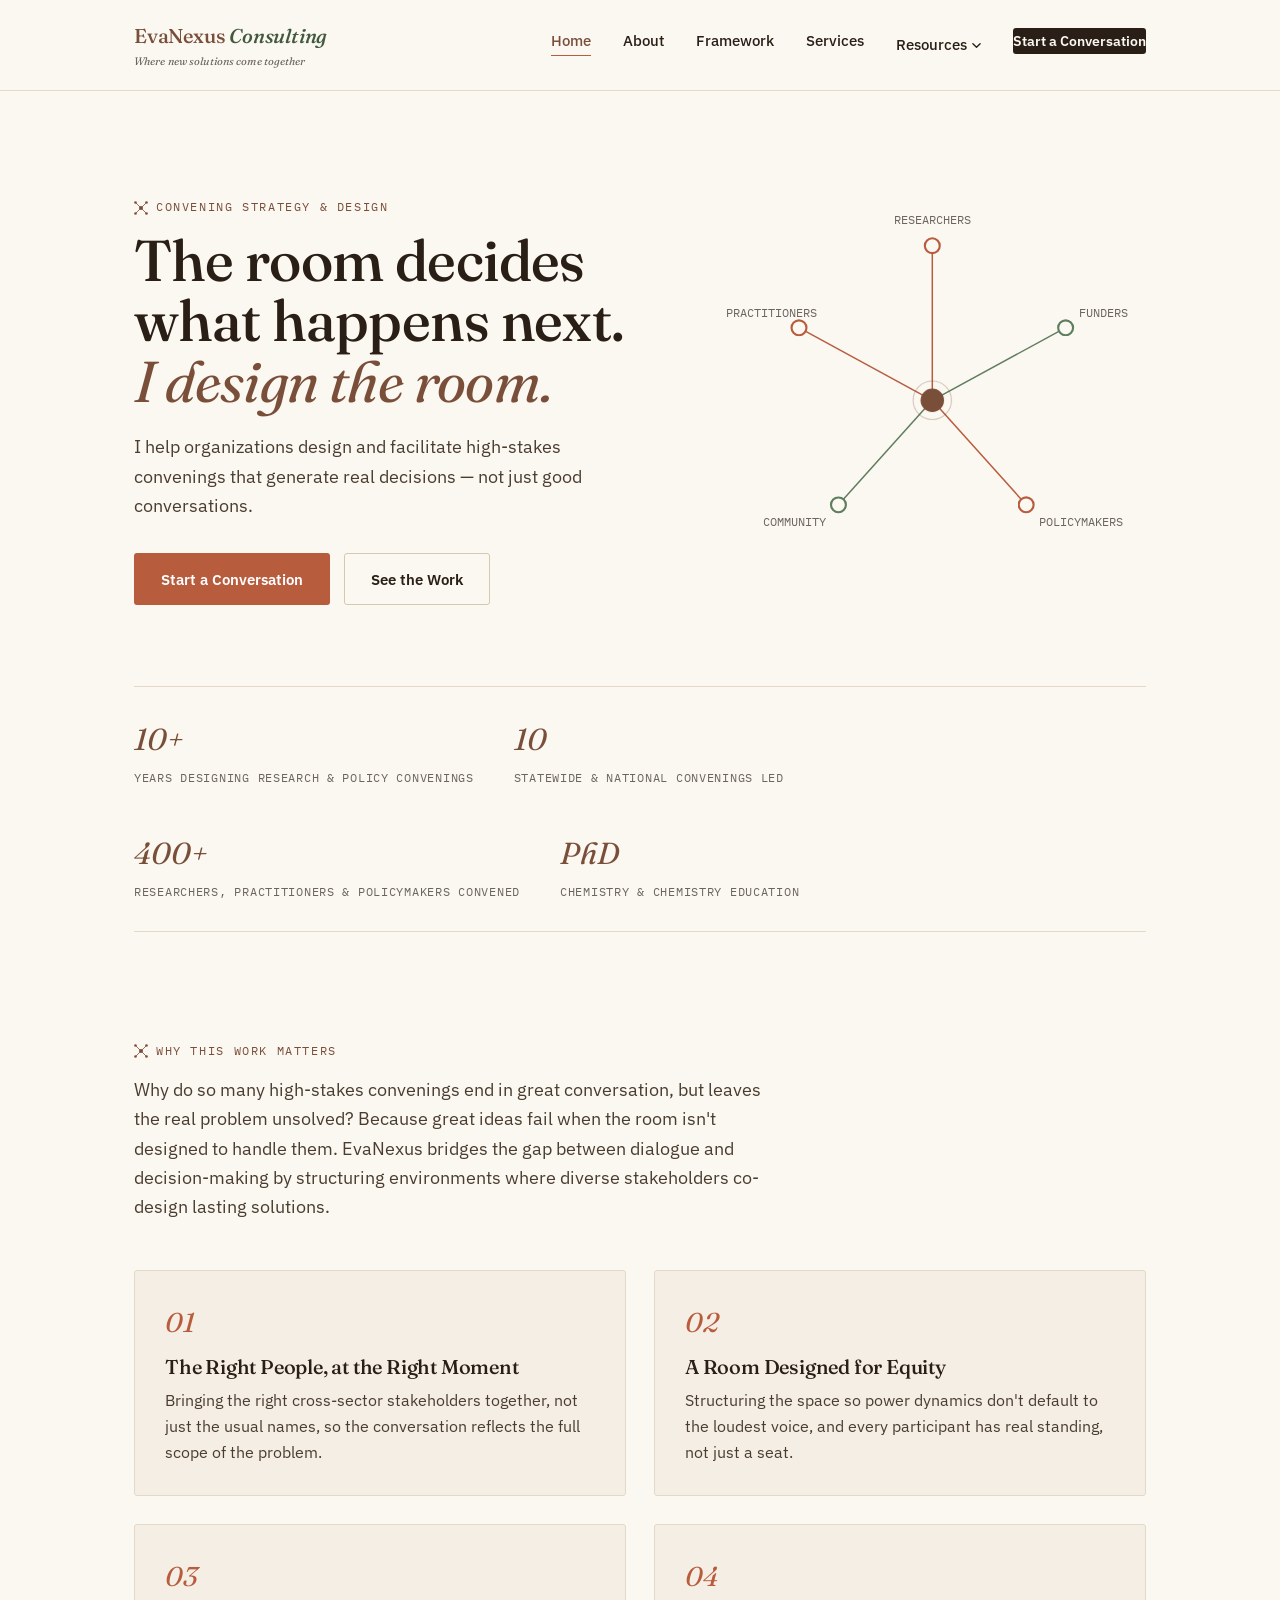
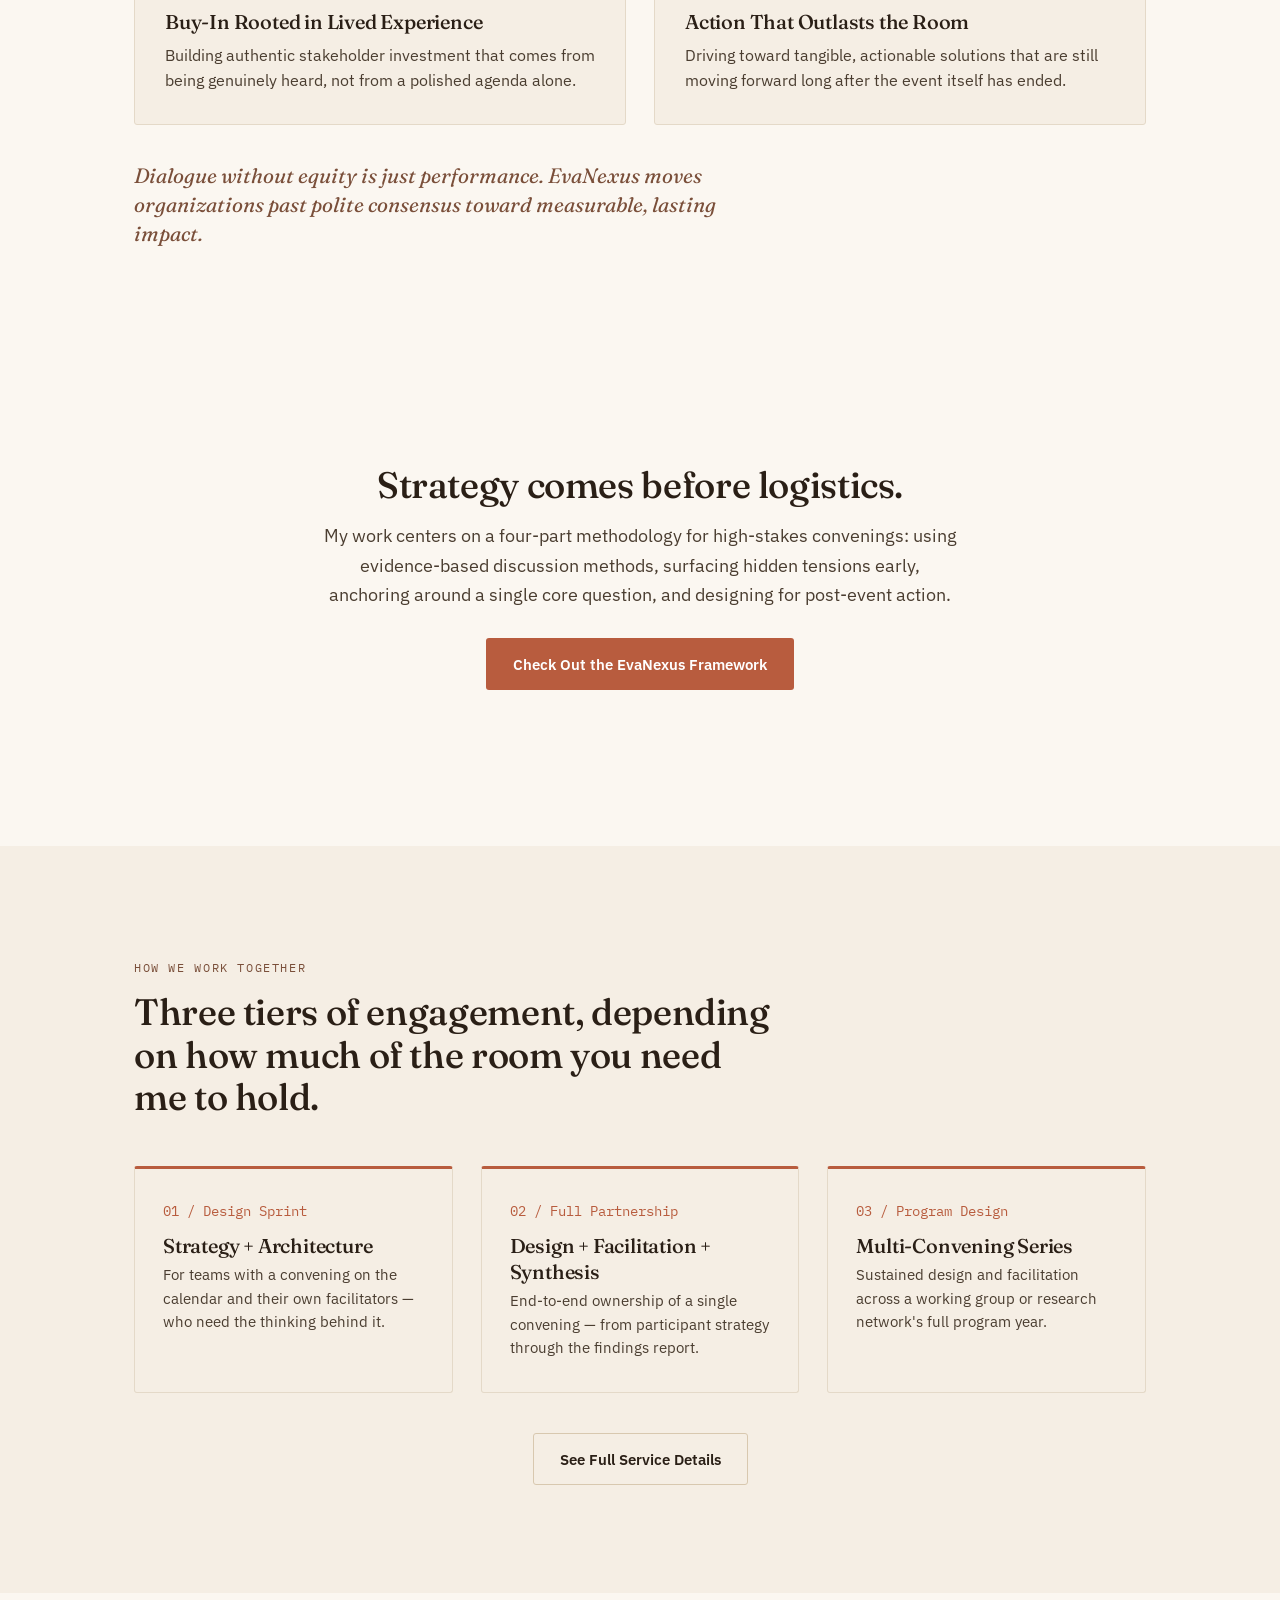
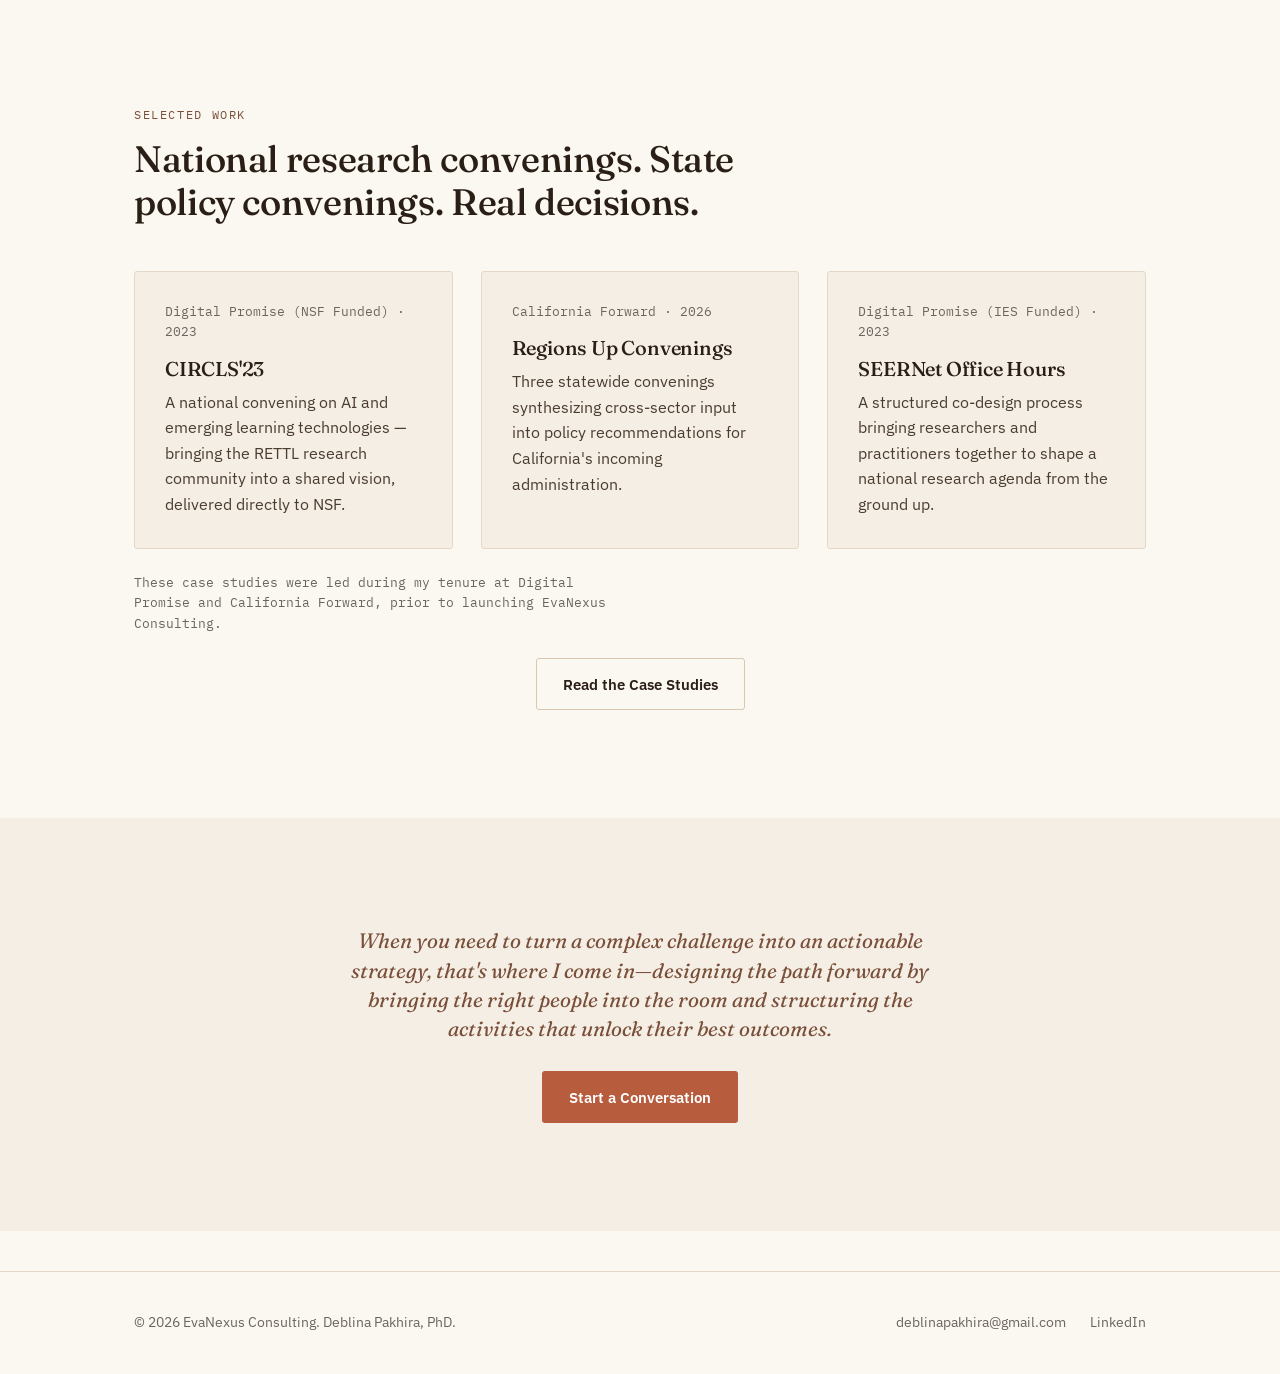
==== commit b44a5953: "Update index.html" ====
--- a/index.html
+++ b/index.html
@@ -104,7 +104,7 @@
     <div class="wrap">
       <div class="section-head fade-up">
         <p class="eyebrow"><svg class="nexus-glyph" viewBox="0 0 14 14"><circle cx="7" cy="7" r="2" fill="currentColor"/><circle cx="1.5" cy="1.5" r="1.3" fill="currentColor"/><circle cx="12.5" cy="1.5" r="1.3" fill="currentColor"/><circle cx="1.5" cy="12.5" r="1.3" fill="currentColor"/><circle cx="12.5" cy="12.5" r="1.3" fill="currentColor"/><line x1="7" y1="7" x2="1.5" y2="1.5" stroke="currentColor" stroke-width="0.8"/><line x1="7" y1="7" x2="12.5" y2="1.5" stroke="currentColor" stroke-width="0.8"/><line x1="7" y1="7" x2="1.5" y2="12.5" stroke="currentColor" stroke-width="0.8"/><line x1="7" y1="7" x2="12.5" y2="12.5" stroke="currentColor" stroke-width="0.8"/></svg> Why This Work Matters</p>
-        <p class="lede">Look past the captions celebrating "energizing conversations" and "brilliant connections," and the reality is clear: most of us are still stuck in our silos, unsure when or how to bring the right people together for real, lasting impact. That's where a true convenor changes the outcome, not by filling a room, but by building a space where every voice has a seat, a say, and a stake.</p>
+        <p class="lede">Why do so many high-stakes convenings end in great conversation, but leaves the real problem unsolved? Because great ideas fail when the room isn't designed to handle them. EvaNexus bridges the gap between dialogue and decision-making by structuring environments where diverse stakeholders co-design lasting solutions.</p>
       </div>
 
       <div class="grid-2" style="gap:28px;">
@@ -130,7 +130,7 @@
         </div>
       </div>
 
-      <p class="closer-line fade-up" style="margin-top:36px;">Dialogue without equity is just performance. Moving past polite consensus means shifting the focus from policy, to plan, to equitable implementation.</p>
+      <p class="closer-line fade-up" style="margin-top:36px;">Dialogue without equity is just performance. EvaNexus moves organizations past polite consensus toward measurable, lasting impact.</p>
     </div>
   </section>
 
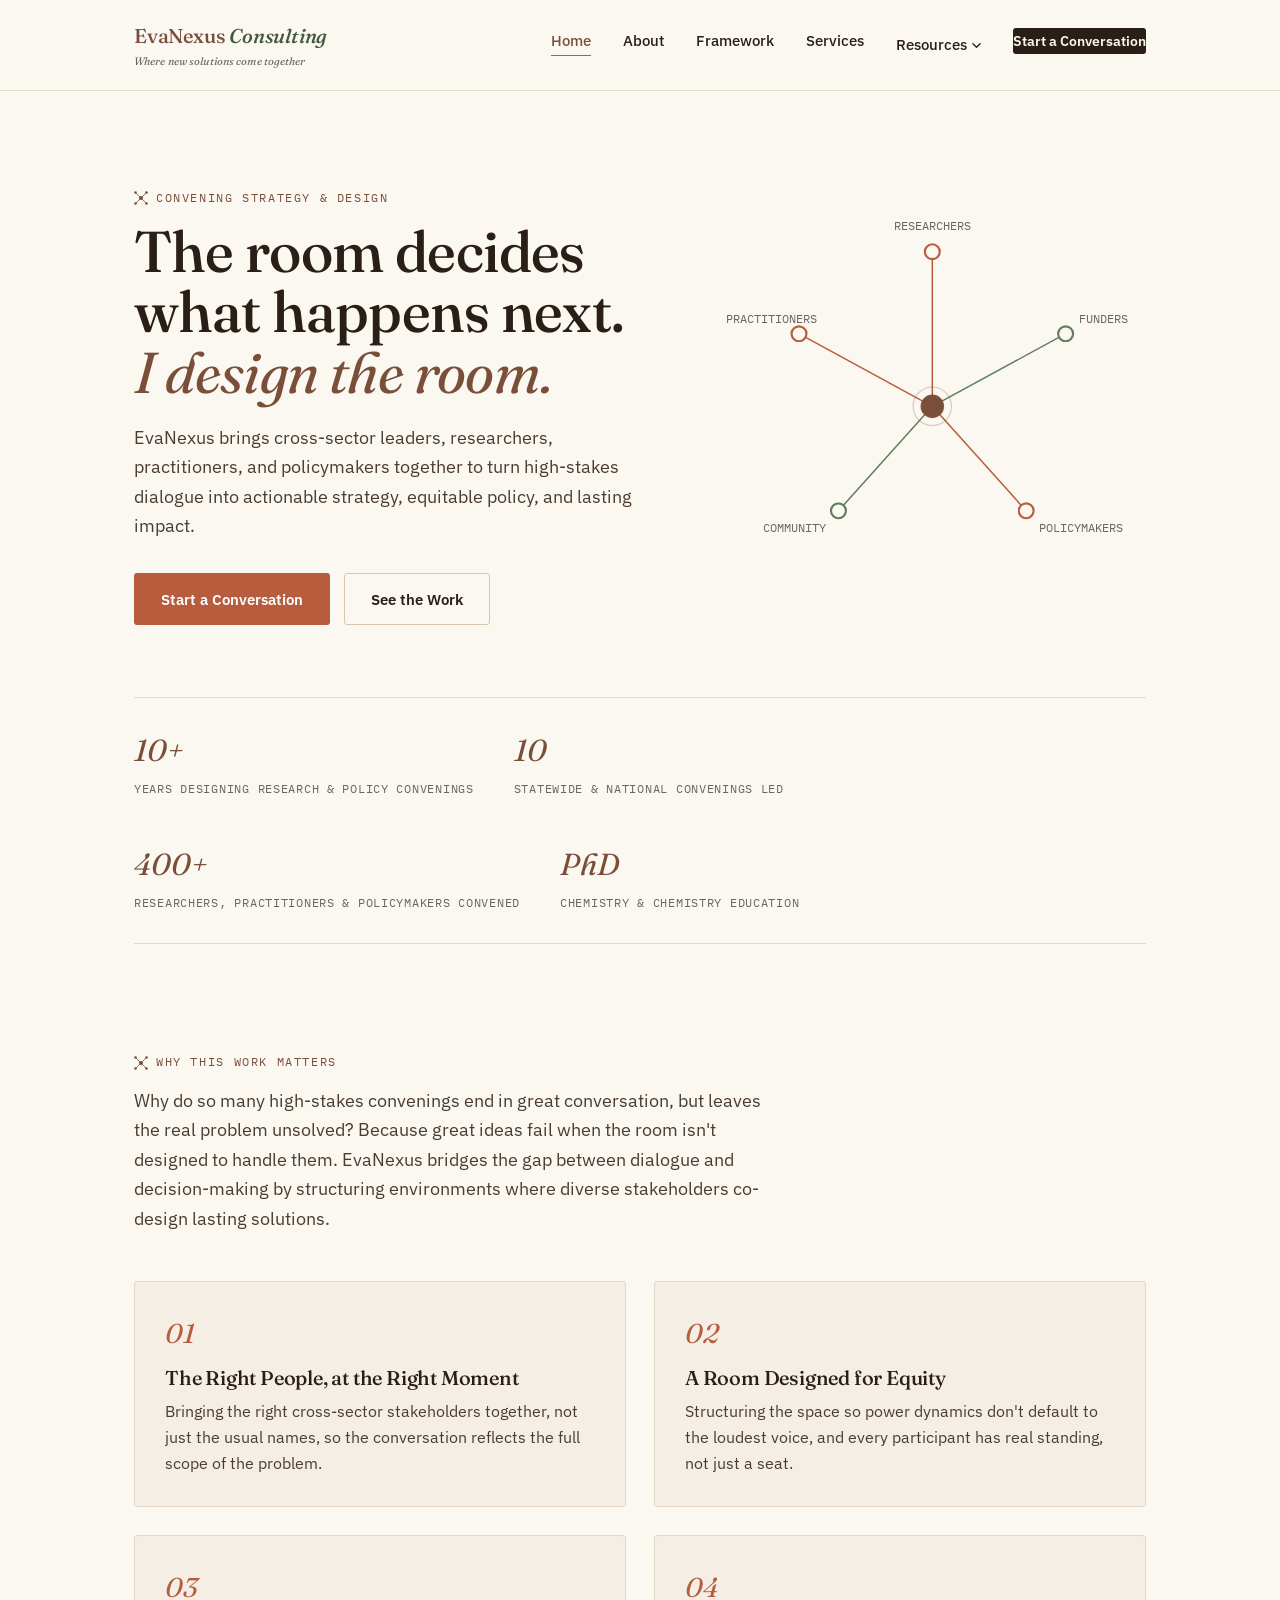
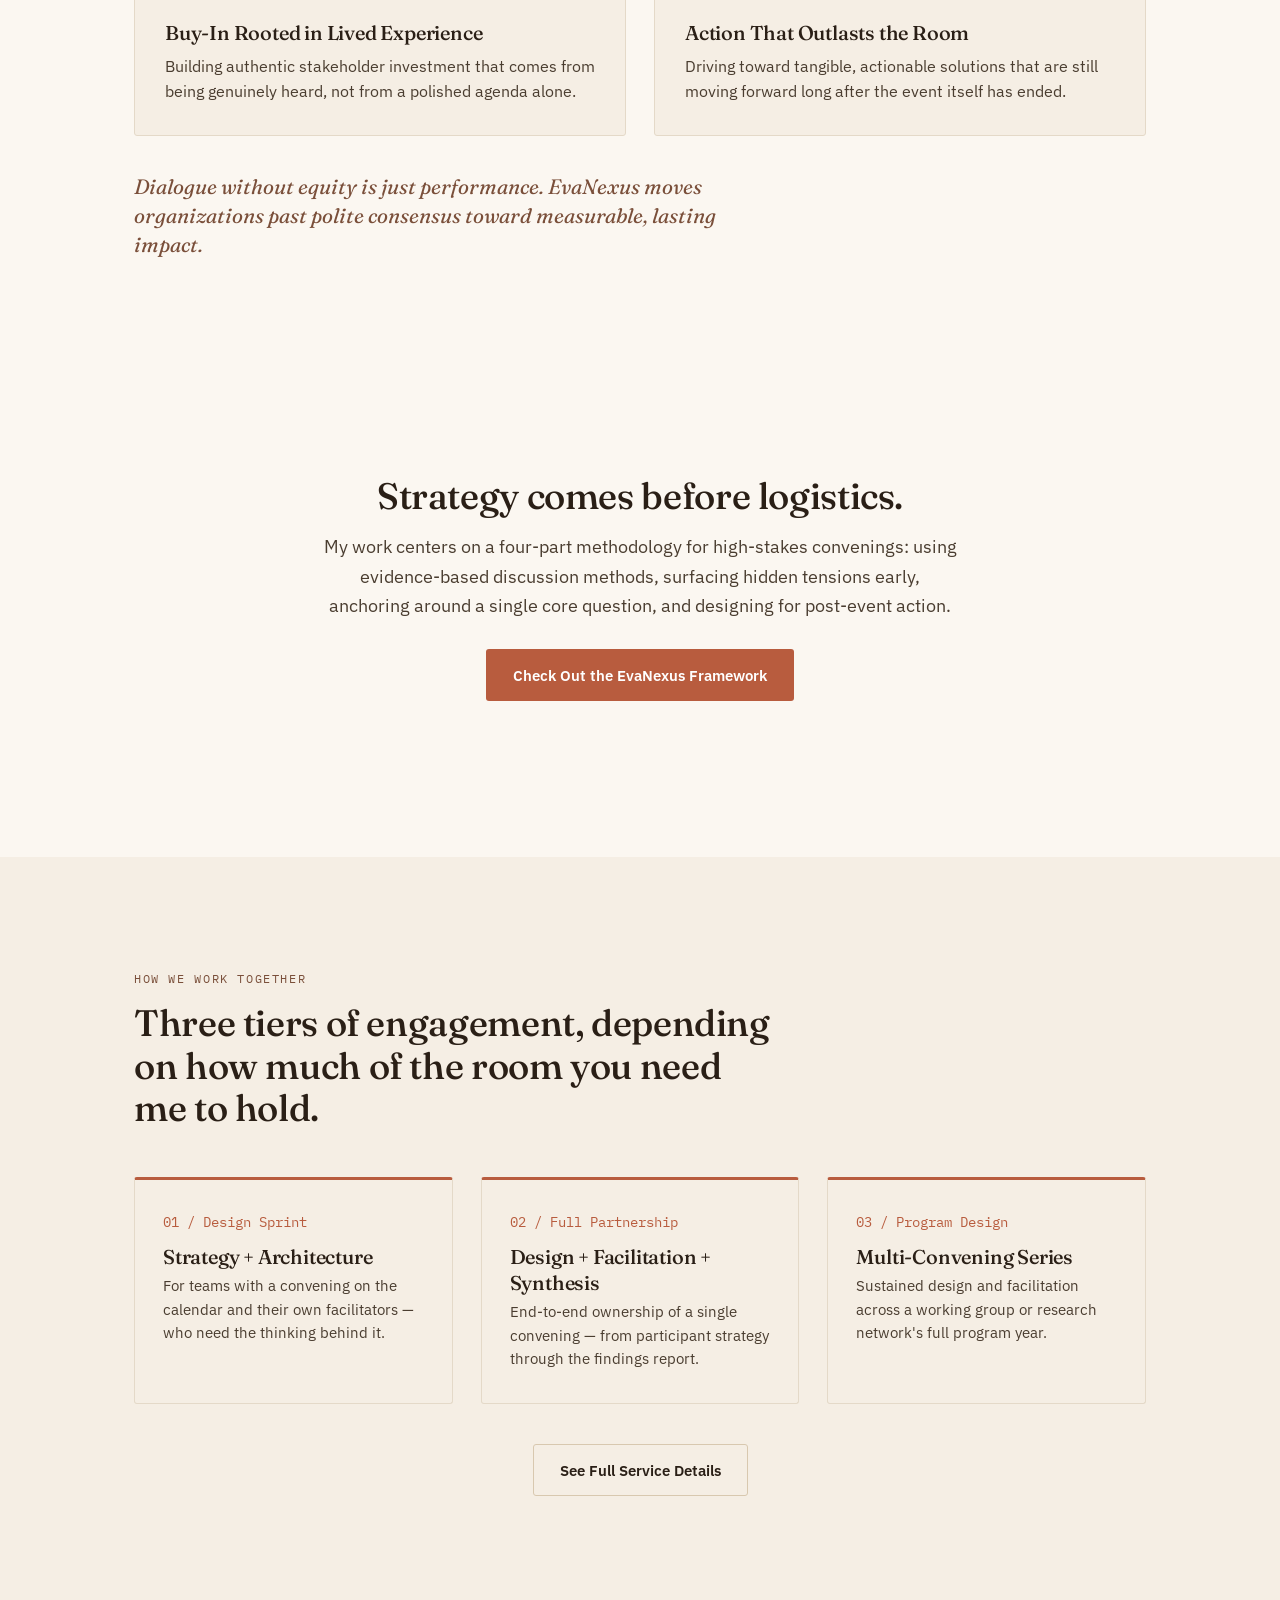
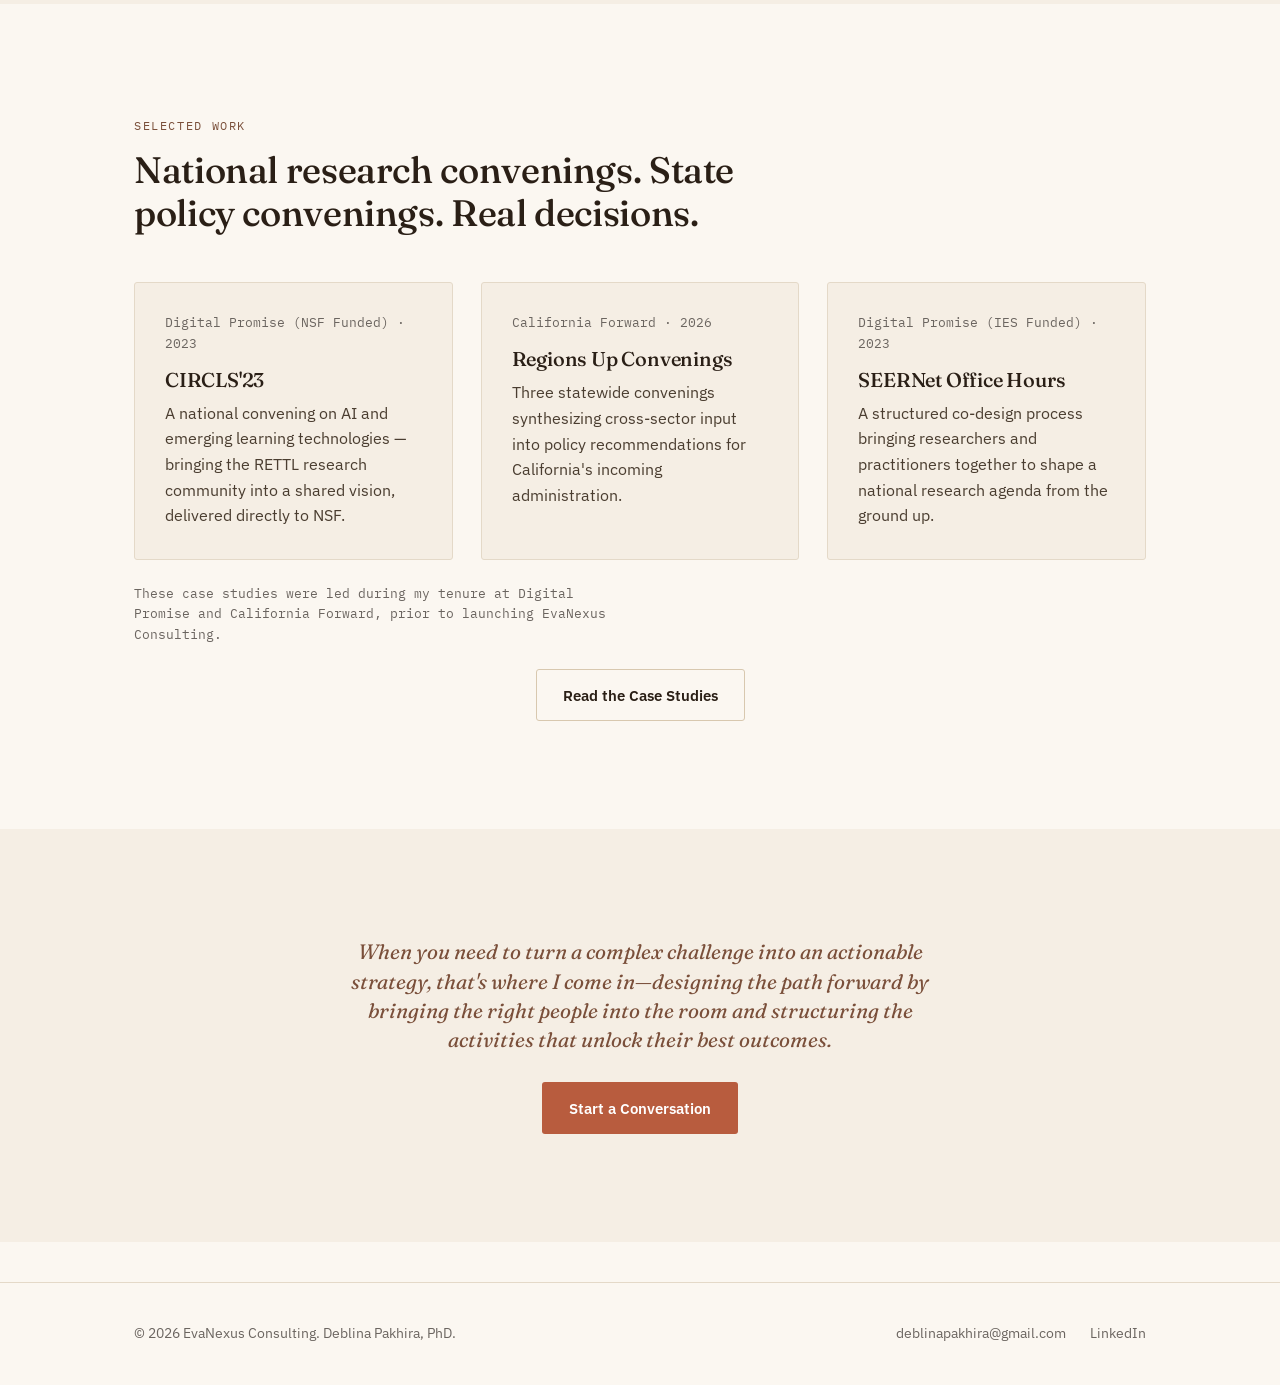
==== commit 92eae7b1: "Update index.html" ====
--- a/index.html
+++ b/index.html
@@ -41,7 +41,7 @@
       <div>
         <p class="eyebrow"><svg class="nexus-glyph" viewBox="0 0 14 14"><circle cx="7" cy="7" r="2" fill="currentColor"/><circle cx="1.5" cy="1.5" r="1.3" fill="currentColor"/><circle cx="12.5" cy="1.5" r="1.3" fill="currentColor"/><circle cx="1.5" cy="12.5" r="1.3" fill="currentColor"/><circle cx="12.5" cy="12.5" r="1.3" fill="currentColor"/><line x1="7" y1="7" x2="1.5" y2="1.5" stroke="currentColor" stroke-width="0.8"/><line x1="7" y1="7" x2="12.5" y2="1.5" stroke="currentColor" stroke-width="0.8"/><line x1="7" y1="7" x2="1.5" y2="12.5" stroke="currentColor" stroke-width="0.8"/><line x1="7" y1="7" x2="12.5" y2="12.5" stroke="currentColor" stroke-width="0.8"/></svg> Convening Strategy &amp; Design</p>
         <h1>The room decides<br>what happens next.<br><em class="accent">I design the room.</em></h1>
-        <p class="lede">I help organizations design and facilitate high-stakes convenings that generate real decisions — not just good conversations.</p>
+        <p class="lede">EvaNexus brings cross-sector leaders, researchers, practitioners, and policymakers together to turn high-stakes dialogue into actionable strategy, equitable policy, and lasting impact.</p>
         <div class="hero-cta-row">
           <a href="contact.html" class="btn btn-primary">Start a Conversation</a>
           <a href="case-studies.html" class="btn btn-ghost">See the Work</a>
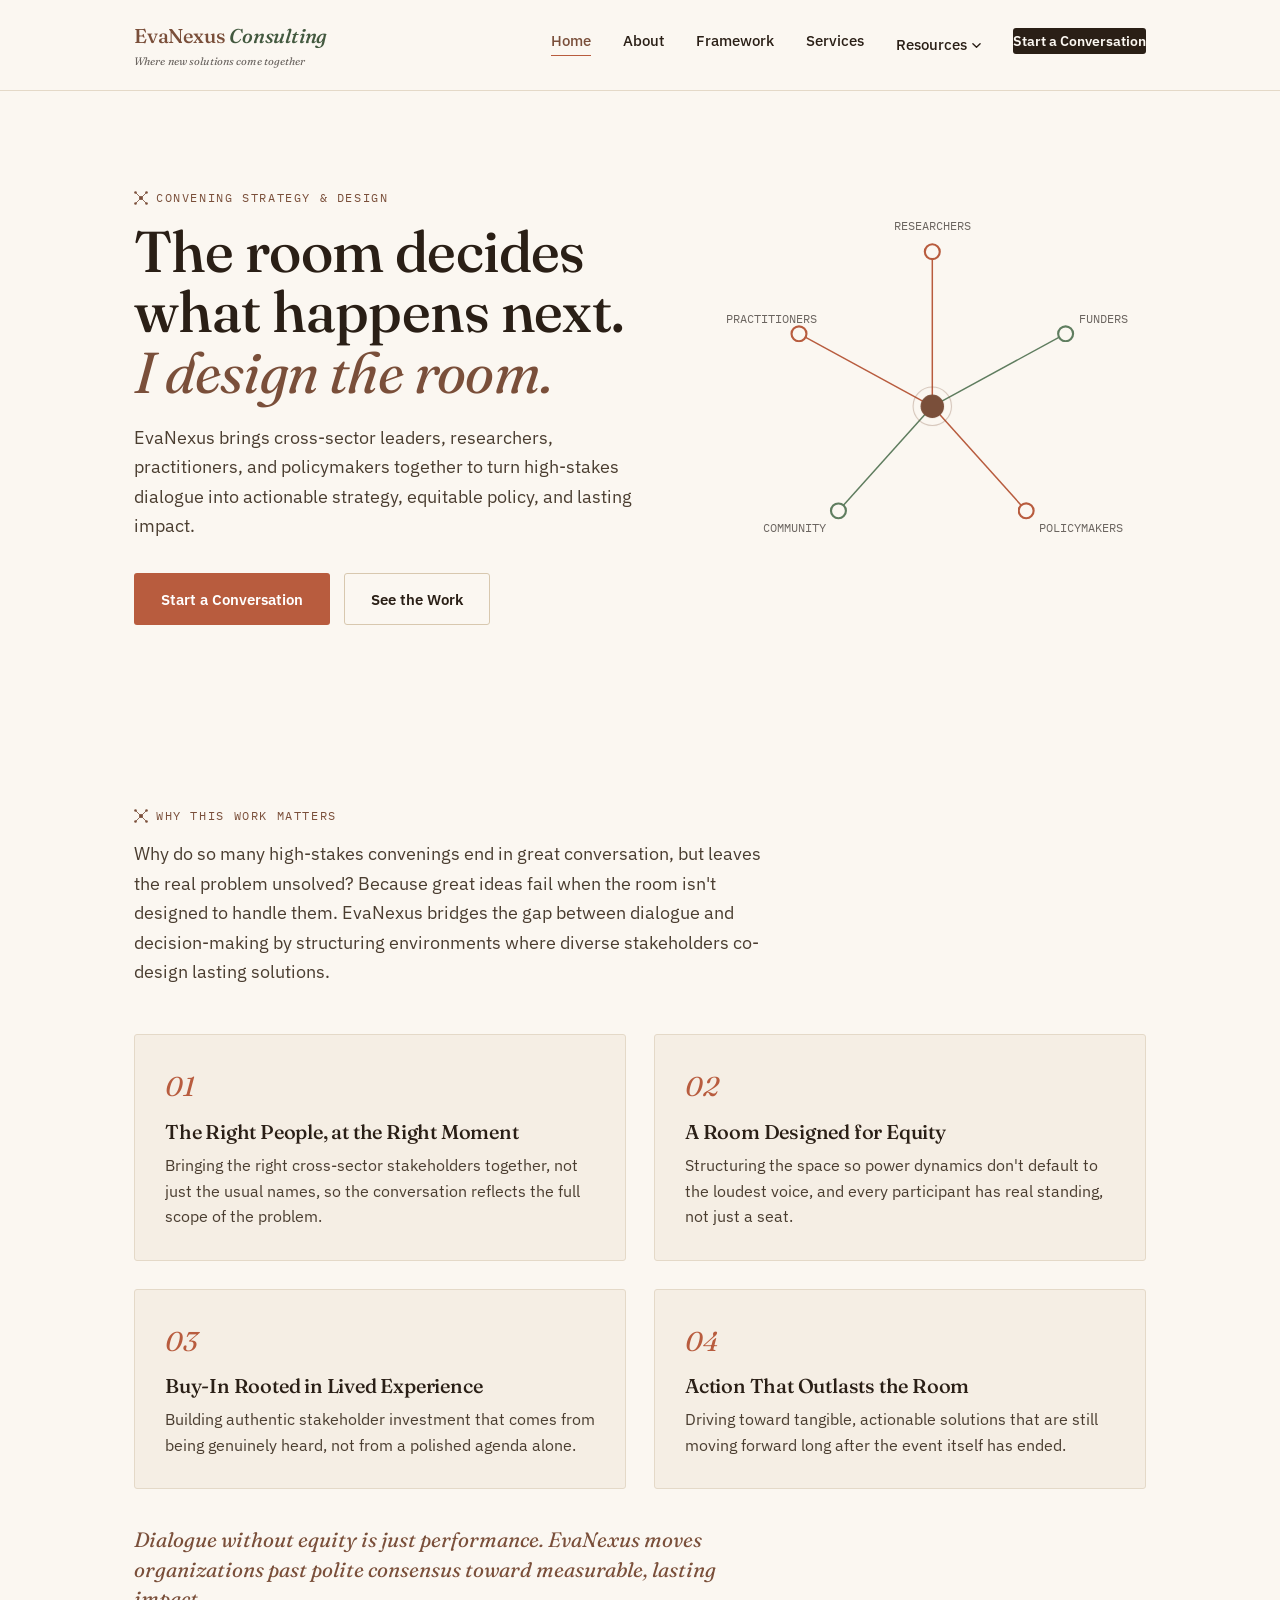
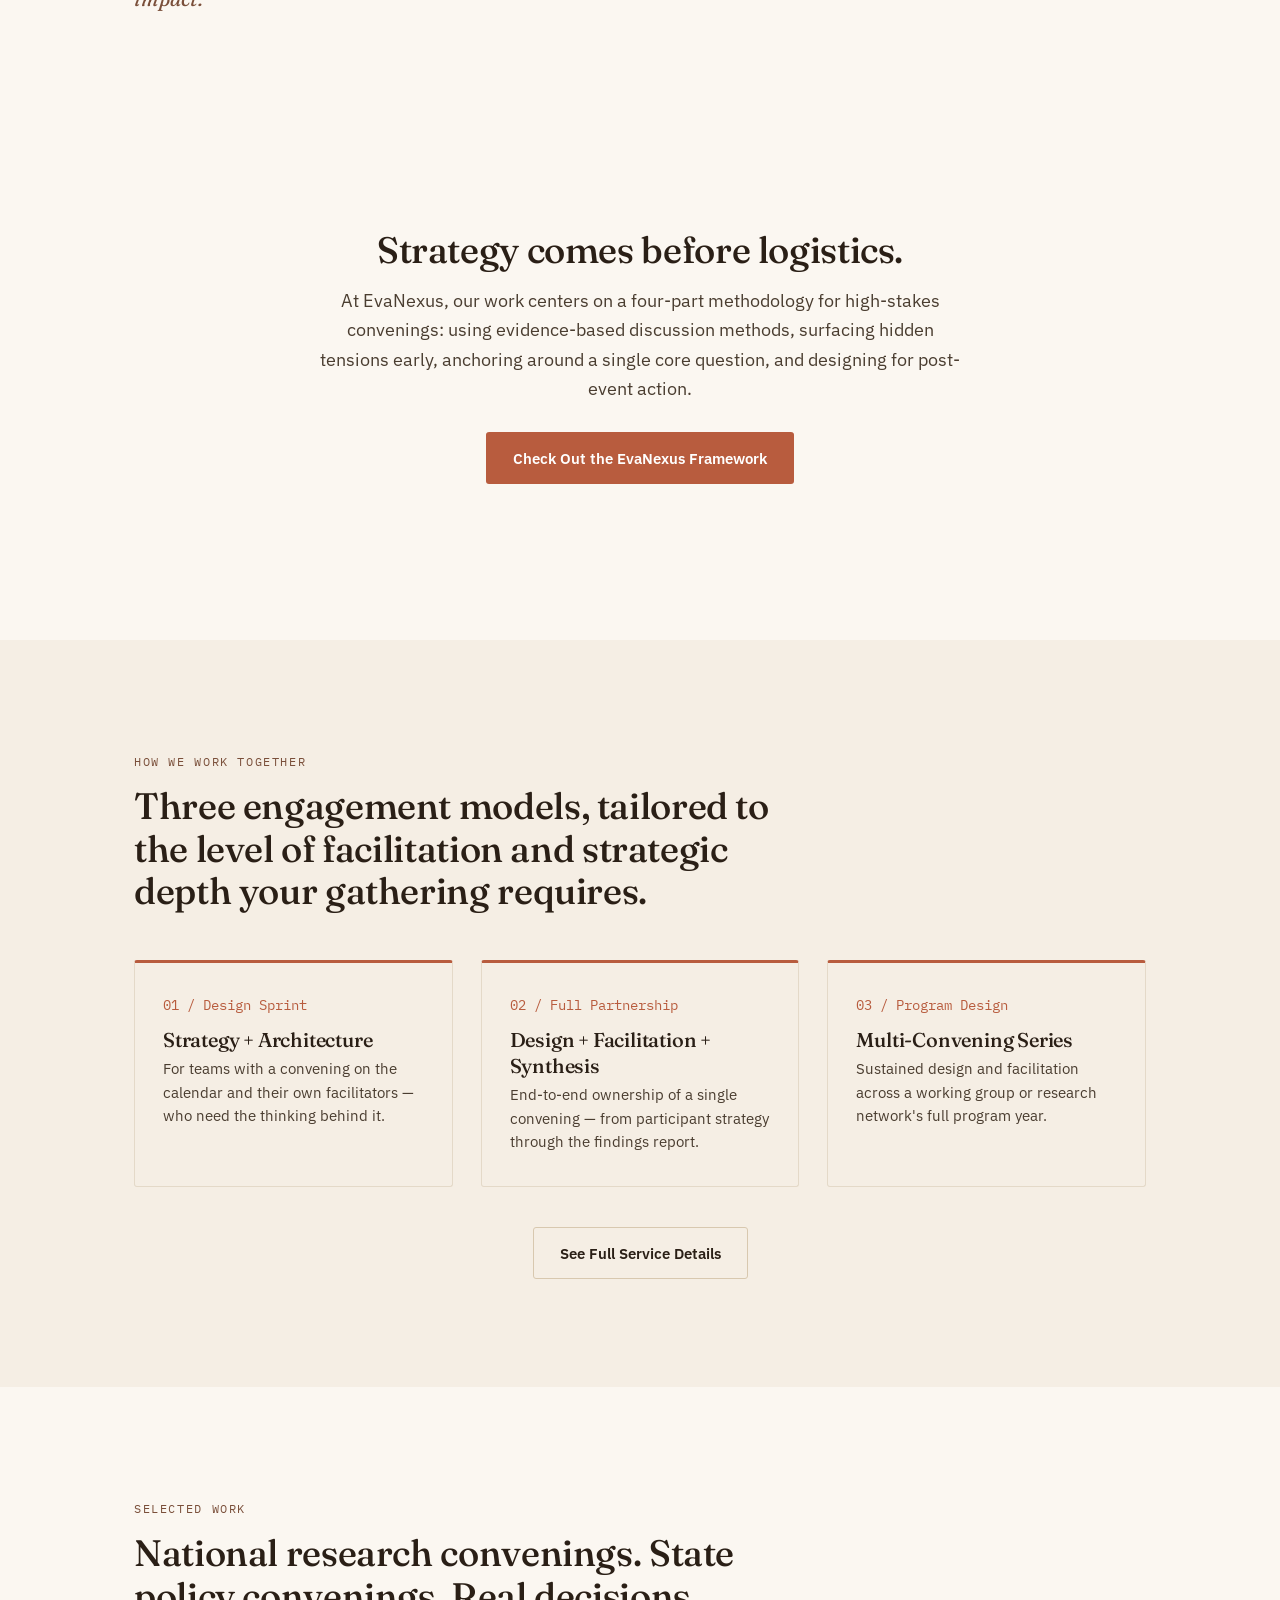
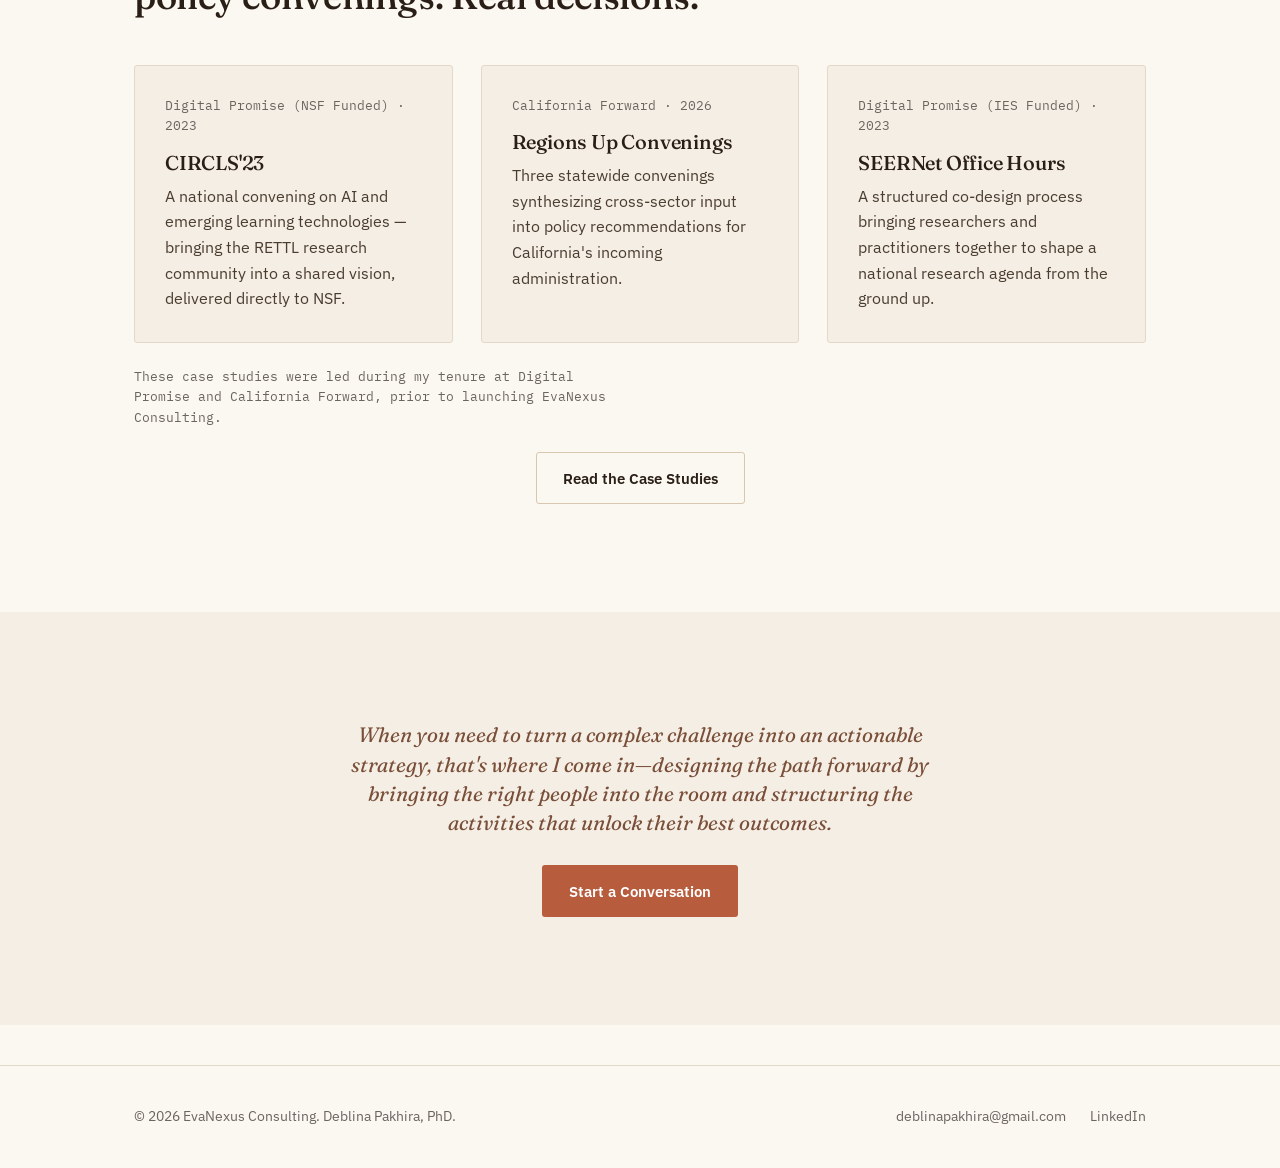
==== commit 65c7ed5e: "Update index.html" ====
--- a/index.html
+++ b/index.html
@@ -89,16 +89,6 @@
     </div>
   </section>
 
-  <!-- STAT STRIP -->
-  <div class="wrap">
-    <div class="stat-strip">
-      <div class="stat"><span class="num">10+</span><span class="label">Years designing research &amp; policy convenings</span></div>
-      <div class="stat"><span class="num">10</span><span class="label">Statewide &amp; national convenings led</span></div>
-      <div class="stat"><span class="num">400+</span><span class="label">Researchers, practitioners &amp; policymakers convened</span></div>
-      <div class="stat"><span class="num">PhD</span><span class="label">Chemistry &amp; Chemistry Education</span></div>
-    </div>
-  </div>
-
   <!-- WHY CONVENE -->
   <section>
     <div class="wrap">
@@ -140,7 +130,7 @@
     <div class="wrap center">
       <div class="section-head center fade-up" style="margin-left:auto; margin-right:auto;">
         <h2>Strategy comes before logistics.</h2>
-        <p class="lede" style="margin:0 auto 28px;">My work centers on a four-part methodology for high-stakes convenings: using evidence-based discussion methods, surfacing hidden tensions early, anchoring around a single core question, and designing for post-event action.</p>
+        <p class="lede" style="margin:0 auto 28px;">At EvaNexus, our work centers on a four-part methodology for high-stakes convenings: using evidence-based discussion methods, surfacing hidden tensions early, anchoring around a single core question, and designing for post-event action.</p>
         <a href="framework.html" class="btn btn-primary">Check Out the EvaNexus Framework</a>
       </div>
     </div>
@@ -151,7 +141,7 @@
     <div class="wrap">
       <div class="section-head fade-up">
         <p class="eyebrow">How We Work Together</p>
-        <h2>Three tiers of engagement, depending on how much of the room you need me to hold.</h2>
+        <h2>Three engagement models, tailored to the level of facilitation and strategic depth your gathering requires.</h2>
       </div>
       <div class="grid-3">
         <div class="tier-card fade-up">
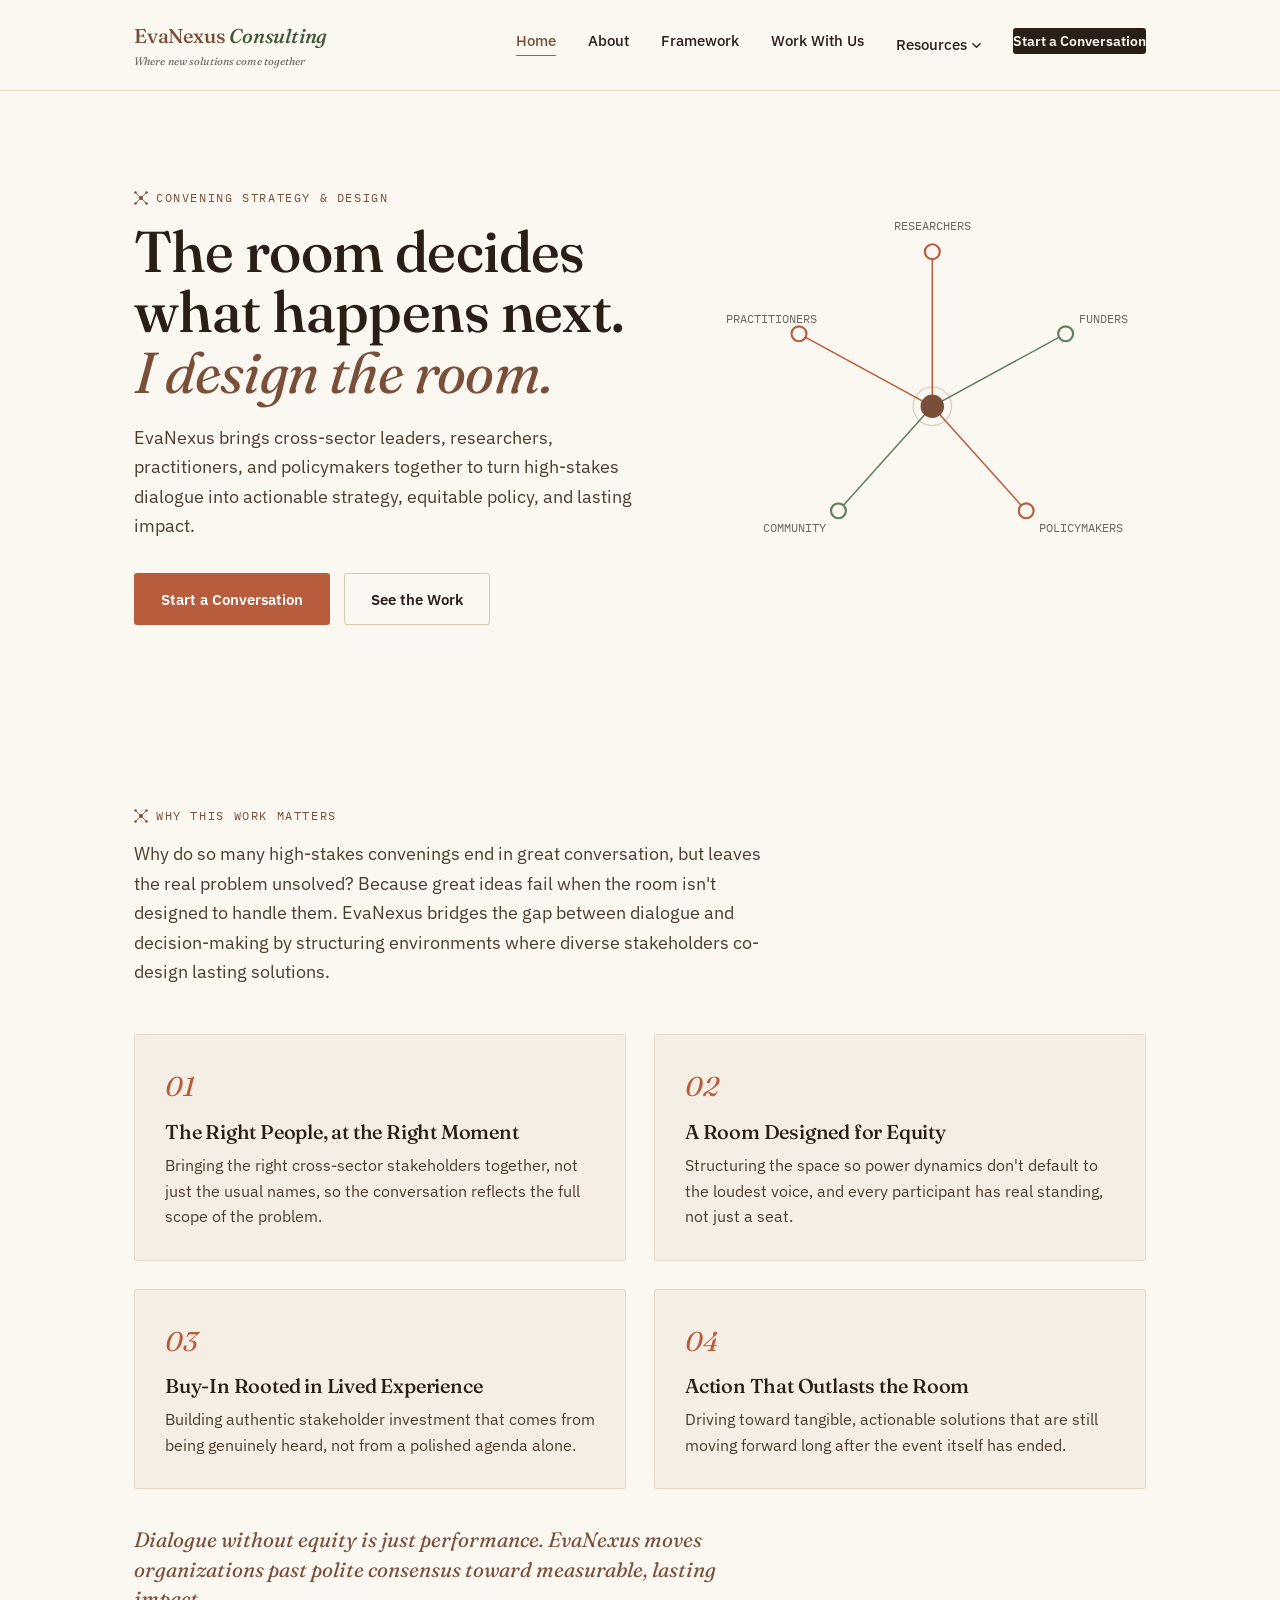
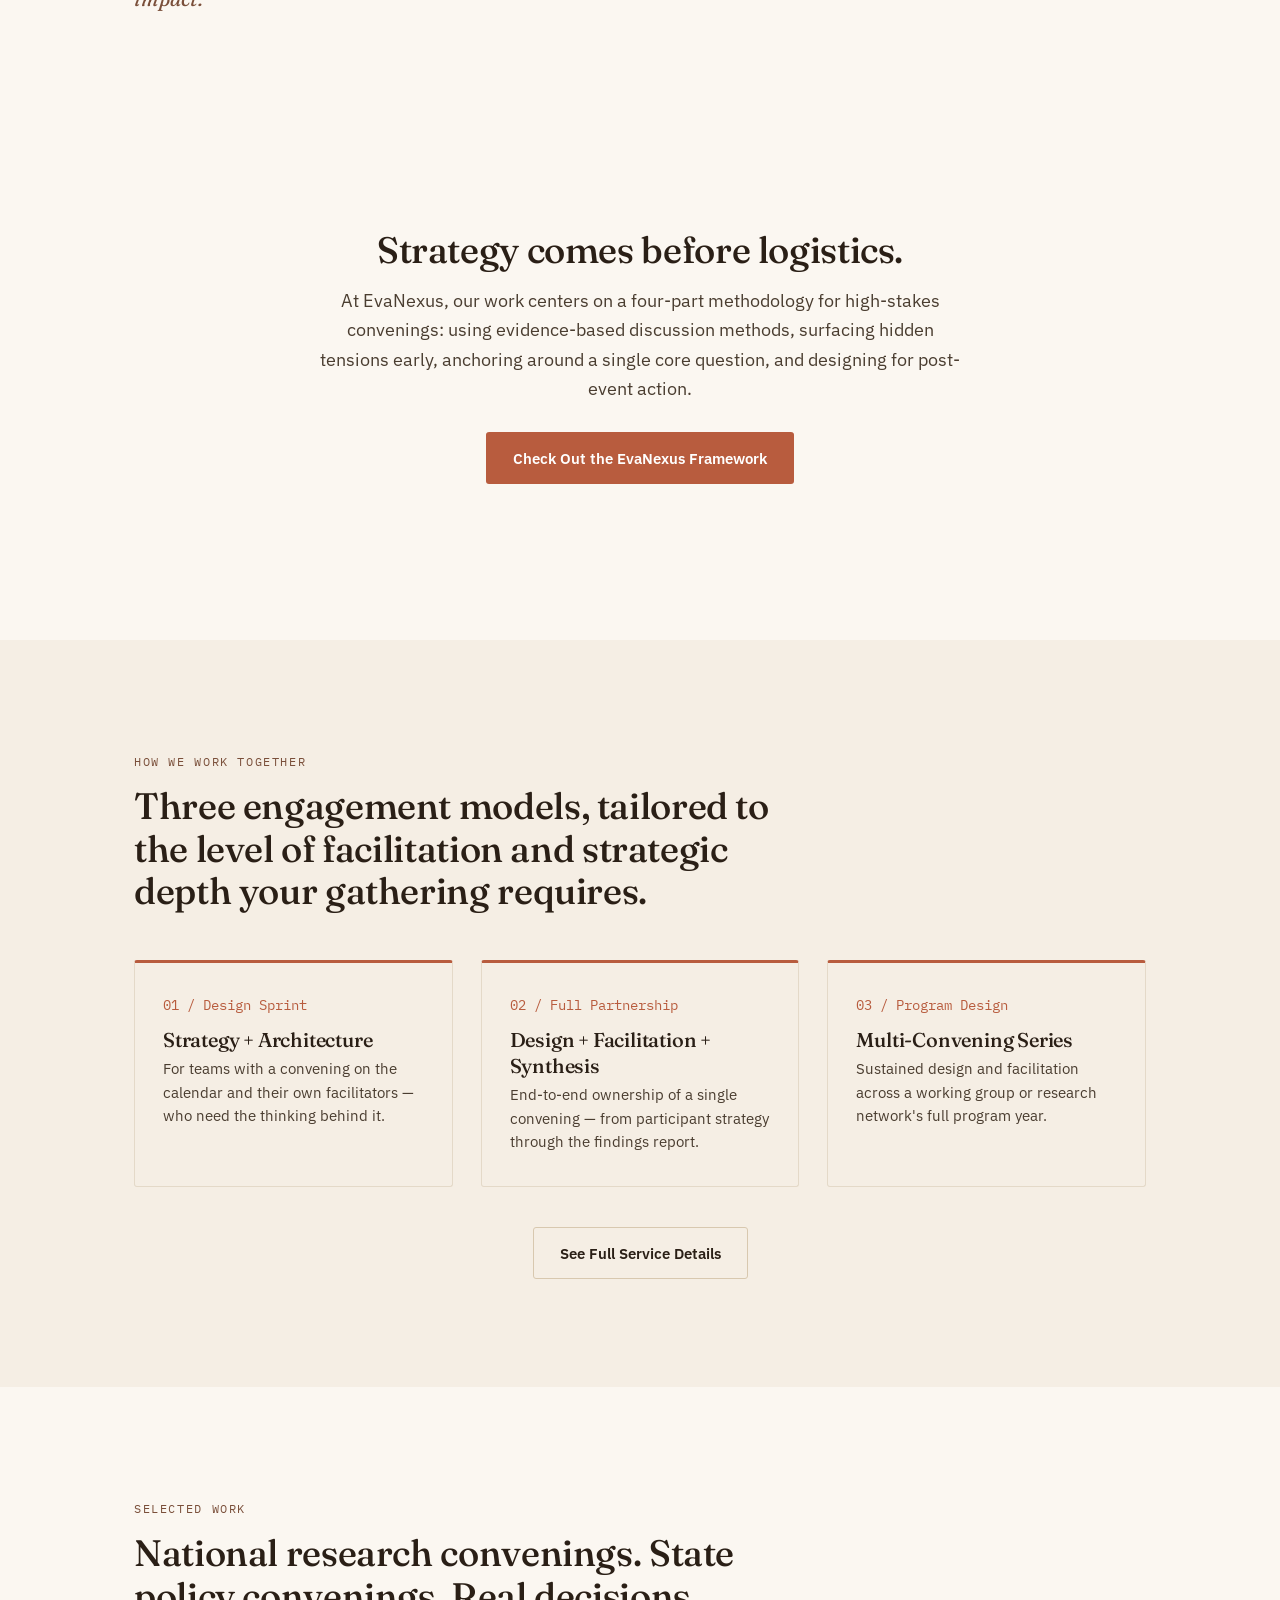
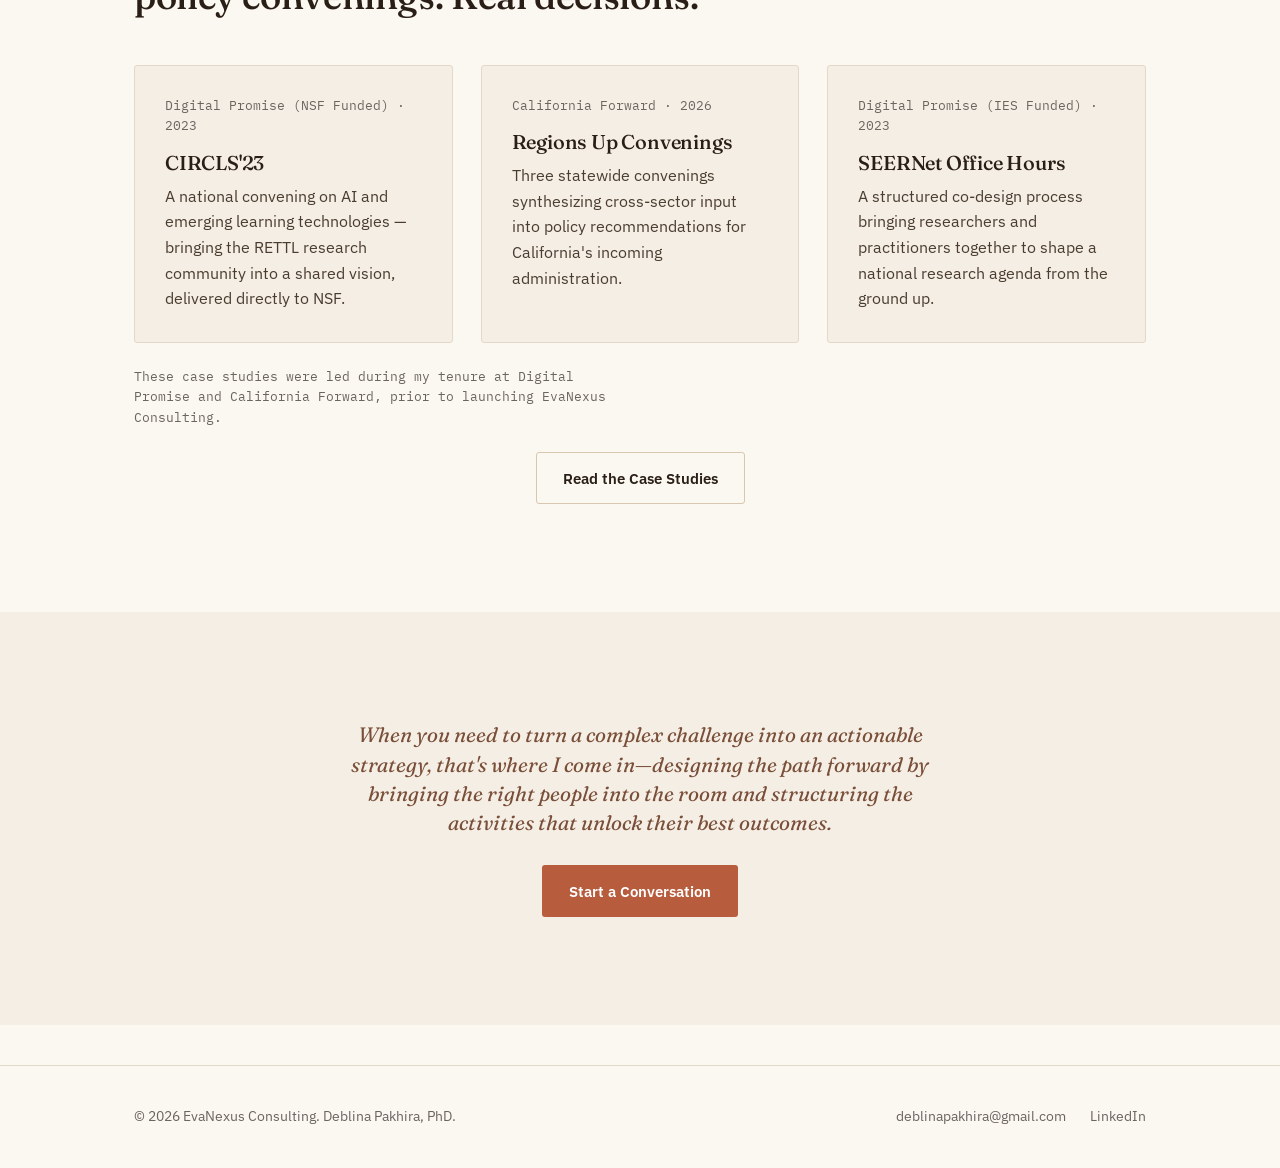
==== commit 15f83655: "Update index.html" ====
--- a/index.html
+++ b/index.html
@@ -20,7 +20,7 @@
       <li><a href="index.html">Home</a></li>
       <li><a href="about.html">About</a></li>
       <li><a href="framework.html">Framework</a></li>
-      <li><a href="services.html">Services</a></li>
+<li><a href="services.html">Work With Us</a></li>
       <li class="has-dropdown">
         <a href="#" class="dropdown-trigger">Resources <svg class="dropdown-chevron" viewBox="0 0 10 6" fill="none"><path d="M1 1L5 5L9 1" stroke="currentColor" stroke-width="1.5" stroke-linecap="round" stroke-linejoin="round"/></svg></a>
         <ul class="dropdown-menu">
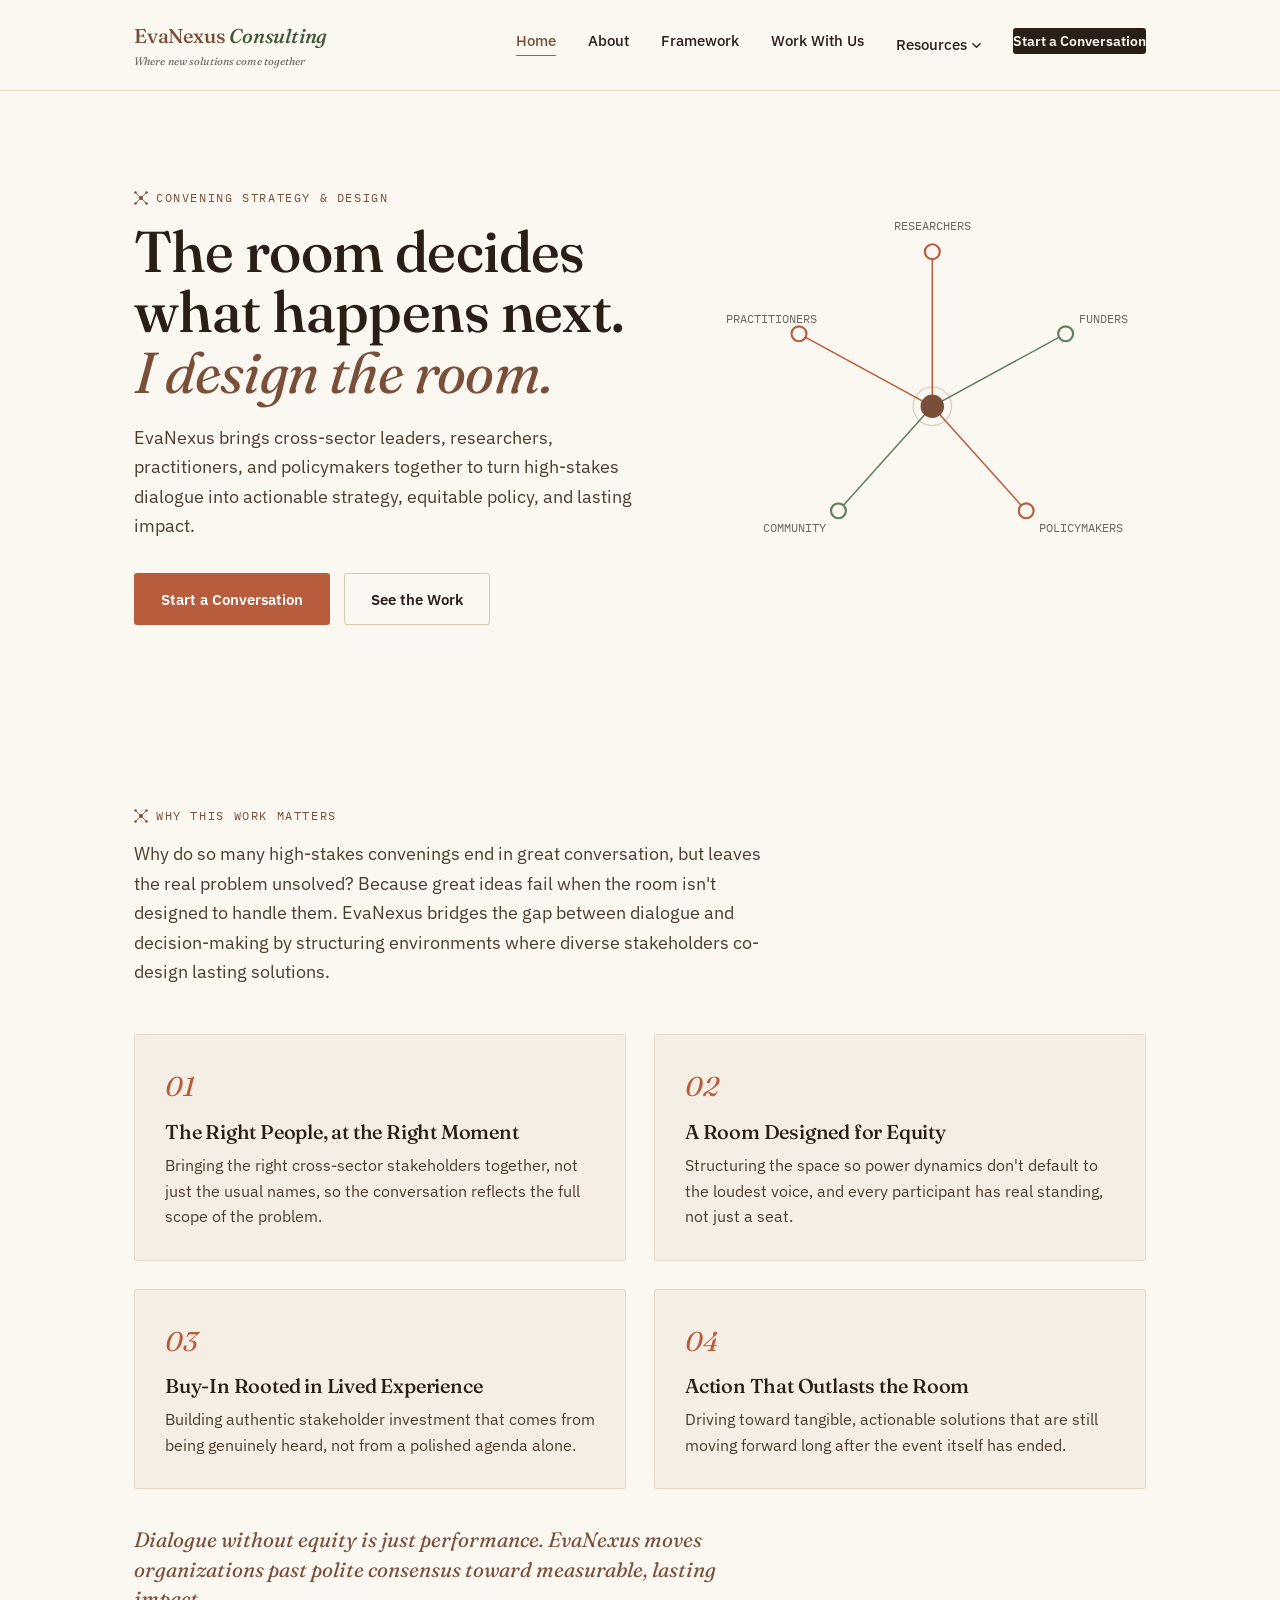
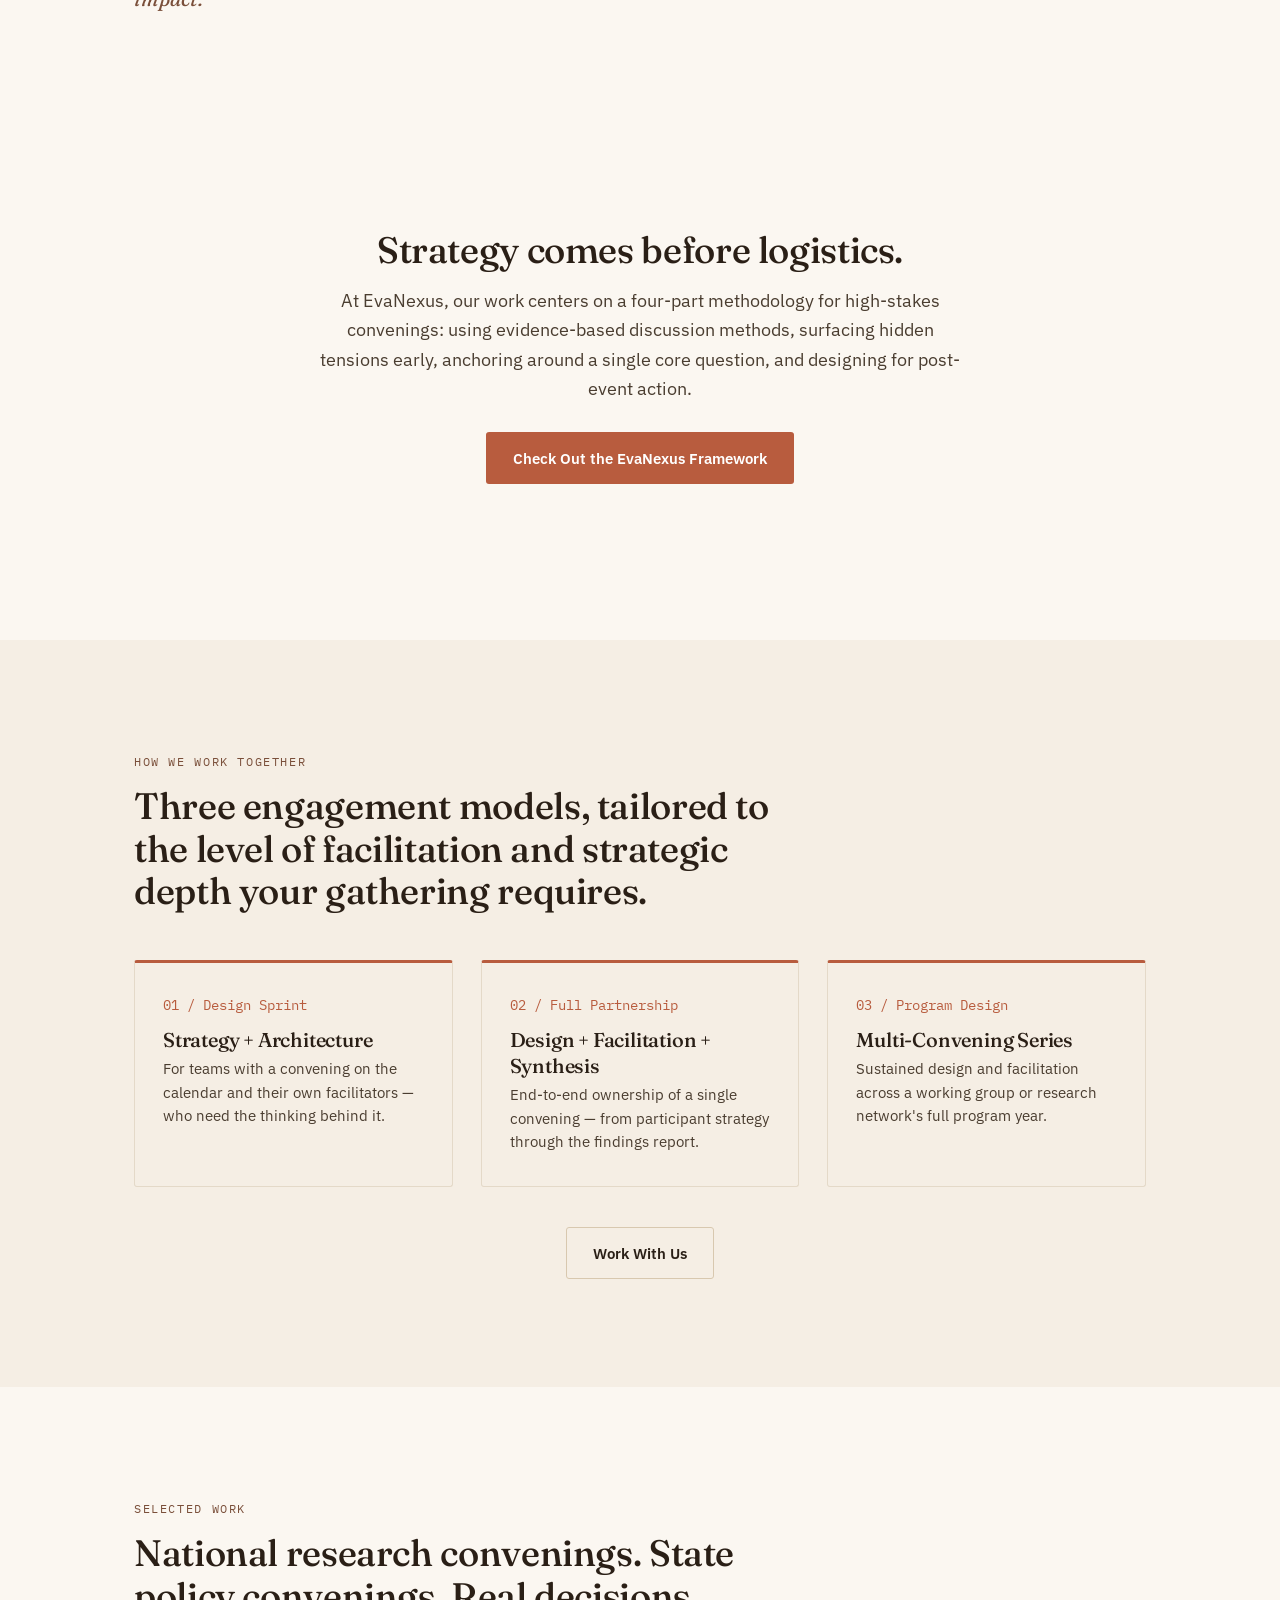
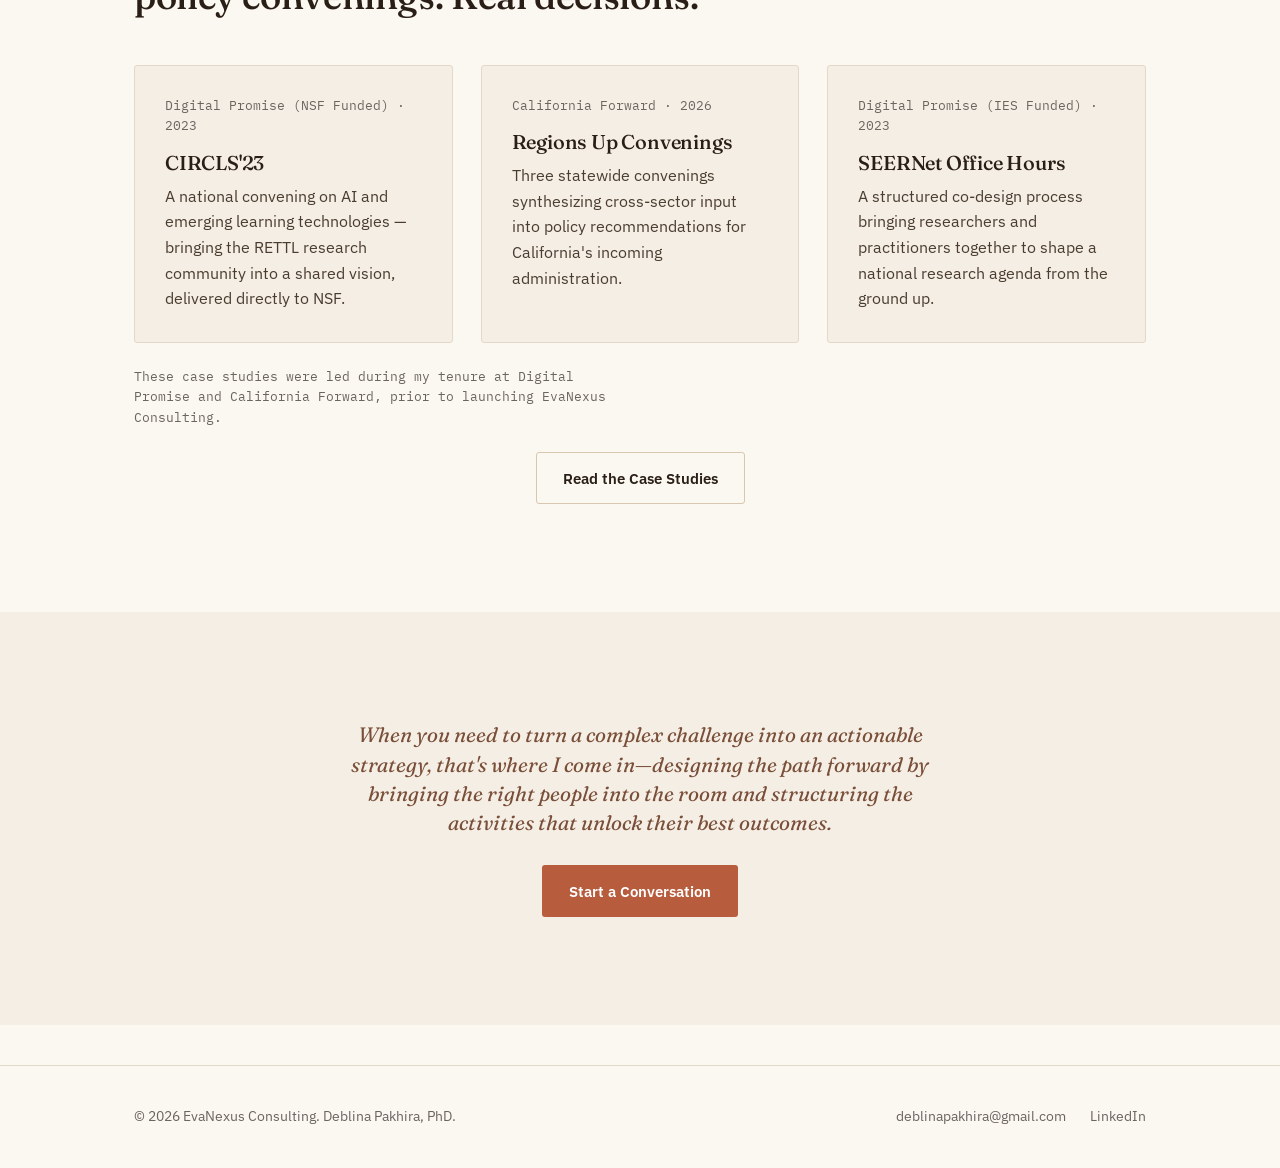
==== commit b8ad1d4e: "Update index.html" ====
--- a/index.html
+++ b/index.html
@@ -161,7 +161,7 @@
         </div>
       </div>
       <div class="center" style="margin-top:40px;">
-        <a href="services.html" class="btn btn-ghost">See Full Service Details</a>
+        <a href="services.html" class="btn btn-ghost">Work With Us</a>
       </div>
     </div>
   </section>
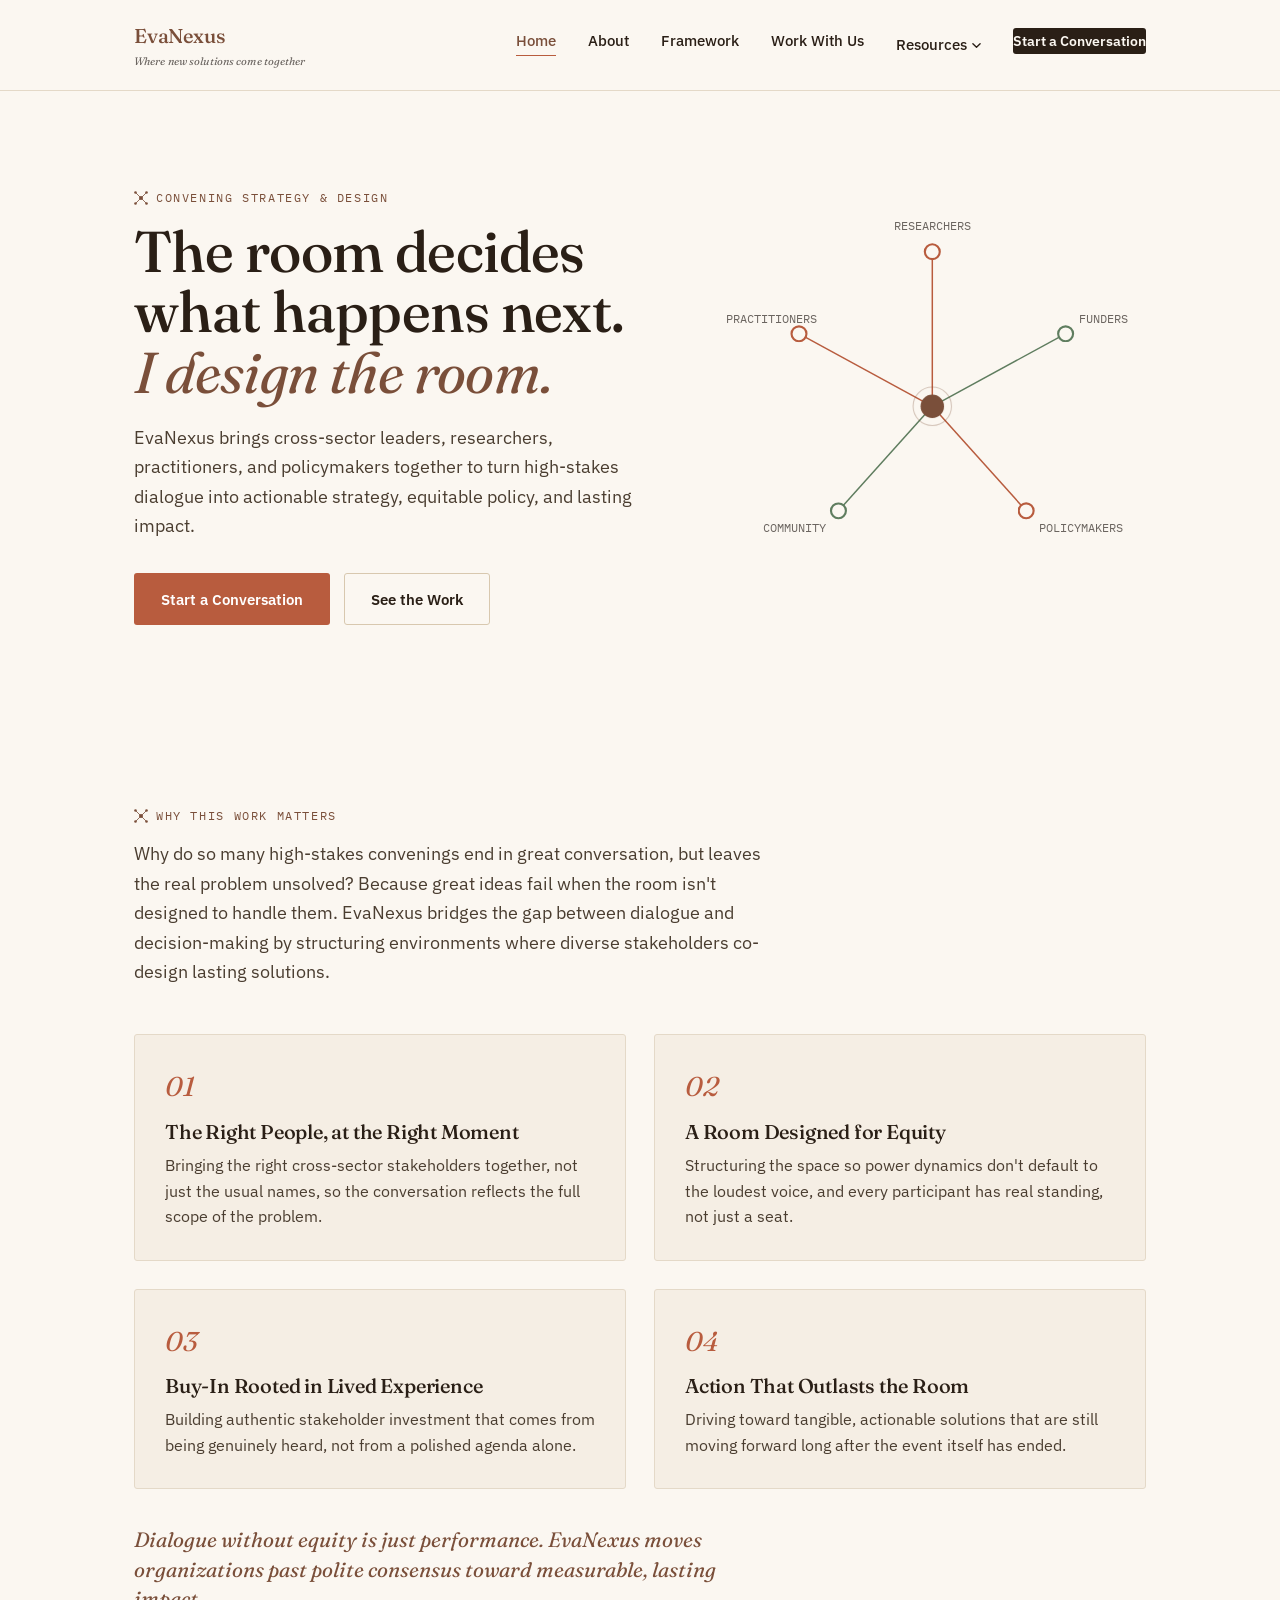
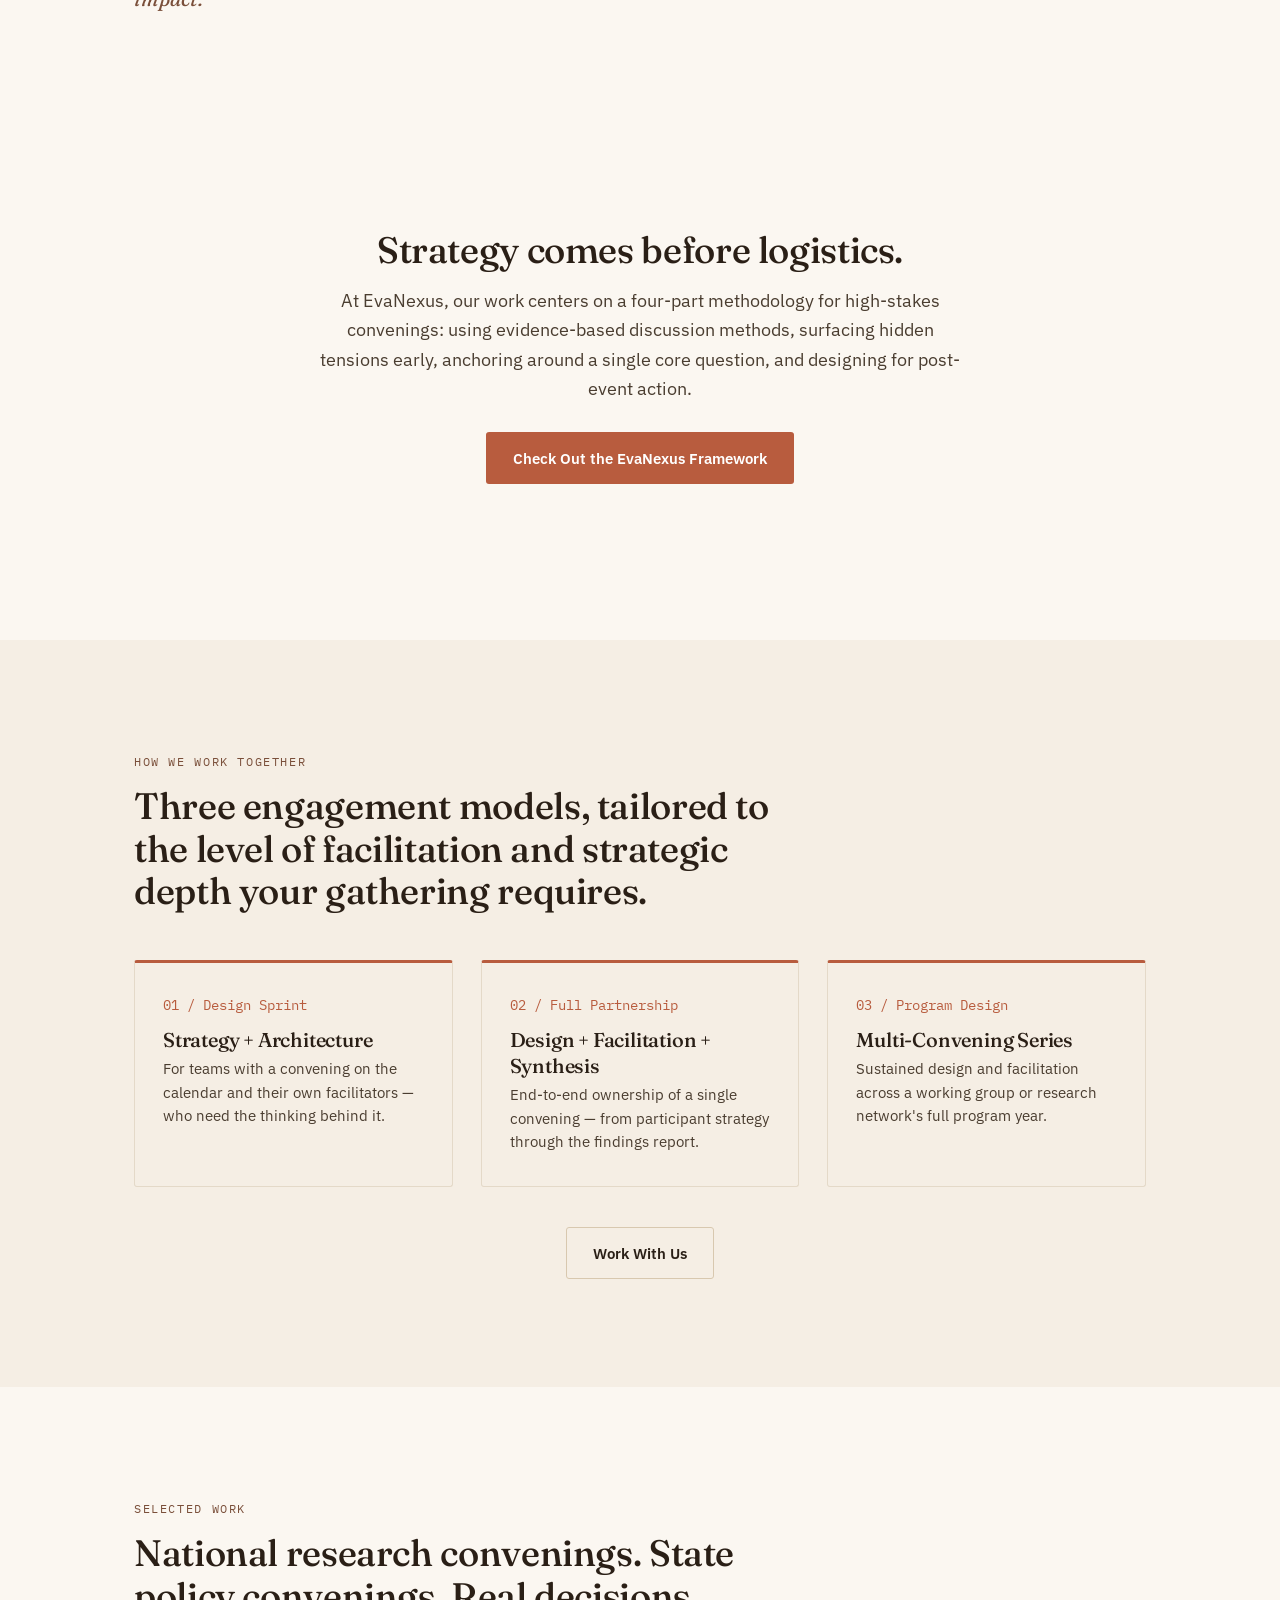
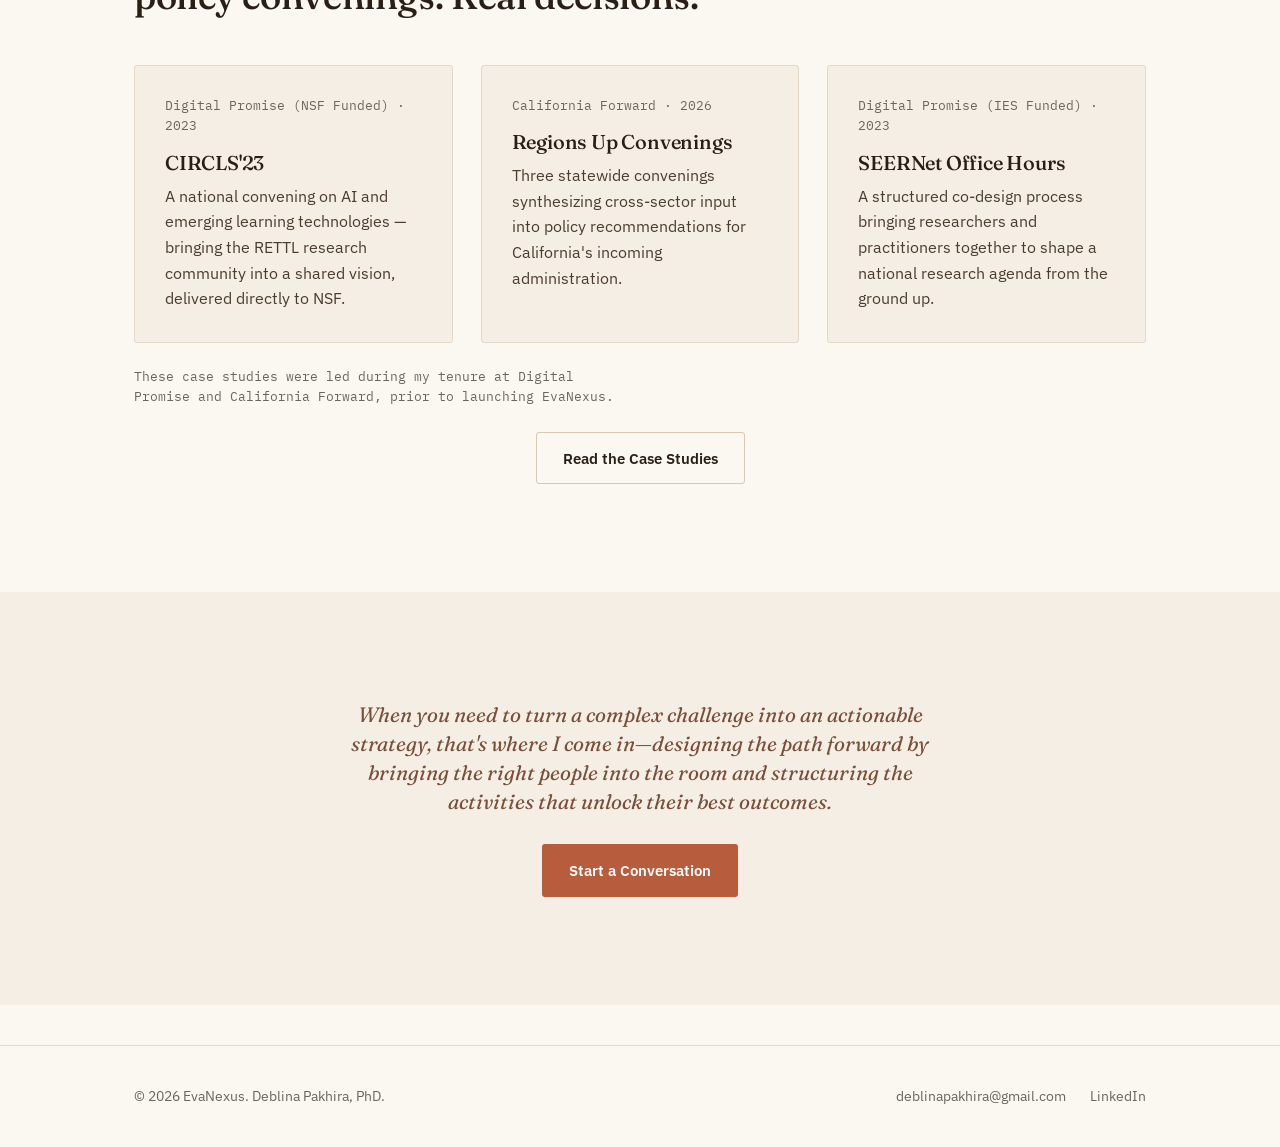
==== commit 75c87f8d: "Update index.html" ====
--- a/index.html
+++ b/index.html
@@ -3,7 +3,7 @@
 <head>
 <meta charset="UTF-8">
 <meta name="viewport" content="width=device-width, initial-scale=1.0">
-<title>EvaNexus Consulting — Convening Strategy & Design</title>
+<title>EvaNexus — Convening Strategy & Design</title>
 <meta name="description" content="Deblina Pakhira, PhD helps foundations, research organizations, health and education institutions design and facilitate high-stakes convenings that generate real decisions.">
 <link rel="stylesheet" href="styles.css">
 </head>
@@ -12,7 +12,7 @@
 <header class="site-header">
   <nav class="nav">
 <div class="wordmark-group">
-  <a href="index.html" class="wordmark">EvaNexus <span>Consulting</span></a>
+<a href="index.html" class="wordmark">EvaNexus</a>
   <span class="wordmark-subtext">Where new solutions come together</span>
 </div>  
     <button class="nav-toggle" aria-label="Toggle menu"><span></span><span></span><span></span></button>
@@ -191,7 +191,7 @@
           <p>A structured co-design process bringing researchers and practitioners together to shape a national research agenda from the ground up.</p>
         </div>
       </div>
-      <p class="mono-stat" style="margin-top:24px; max-width:62ch;">These case studies were led during my tenure at Digital Promise and California Forward, prior to launching EvaNexus Consulting.</p>
+      <p class="mono-stat" style="margin-top:24px; max-width:62ch;">These case studies were led during my tenure at Digital Promise and California Forward, prior to launching EvaNexus.</p>
       <div class="center" style="margin-top:24px;">
         <a href="case-studies.html" class="btn btn-ghost">Read the Case Studies</a>
       </div>
@@ -210,7 +210,7 @@
 
 <footer class="site-footer">
   <div class="wrap footer-grid">
-    <span>&copy; 2026 EvaNexus Consulting. Deblina Pakhira, PhD.</span>
+    <span>&copy; 2026 EvaNexus. Deblina Pakhira, PhD.</span>
     <ul class="footer-links">
       <li><a href="mailto:deblinapakhira@gmail.com">deblinapakhira@gmail.com</a></li>
       <li><a href="https://linkedin.com/in/deblinapakhira" target="_blank" rel="noopener">LinkedIn</a></li>
